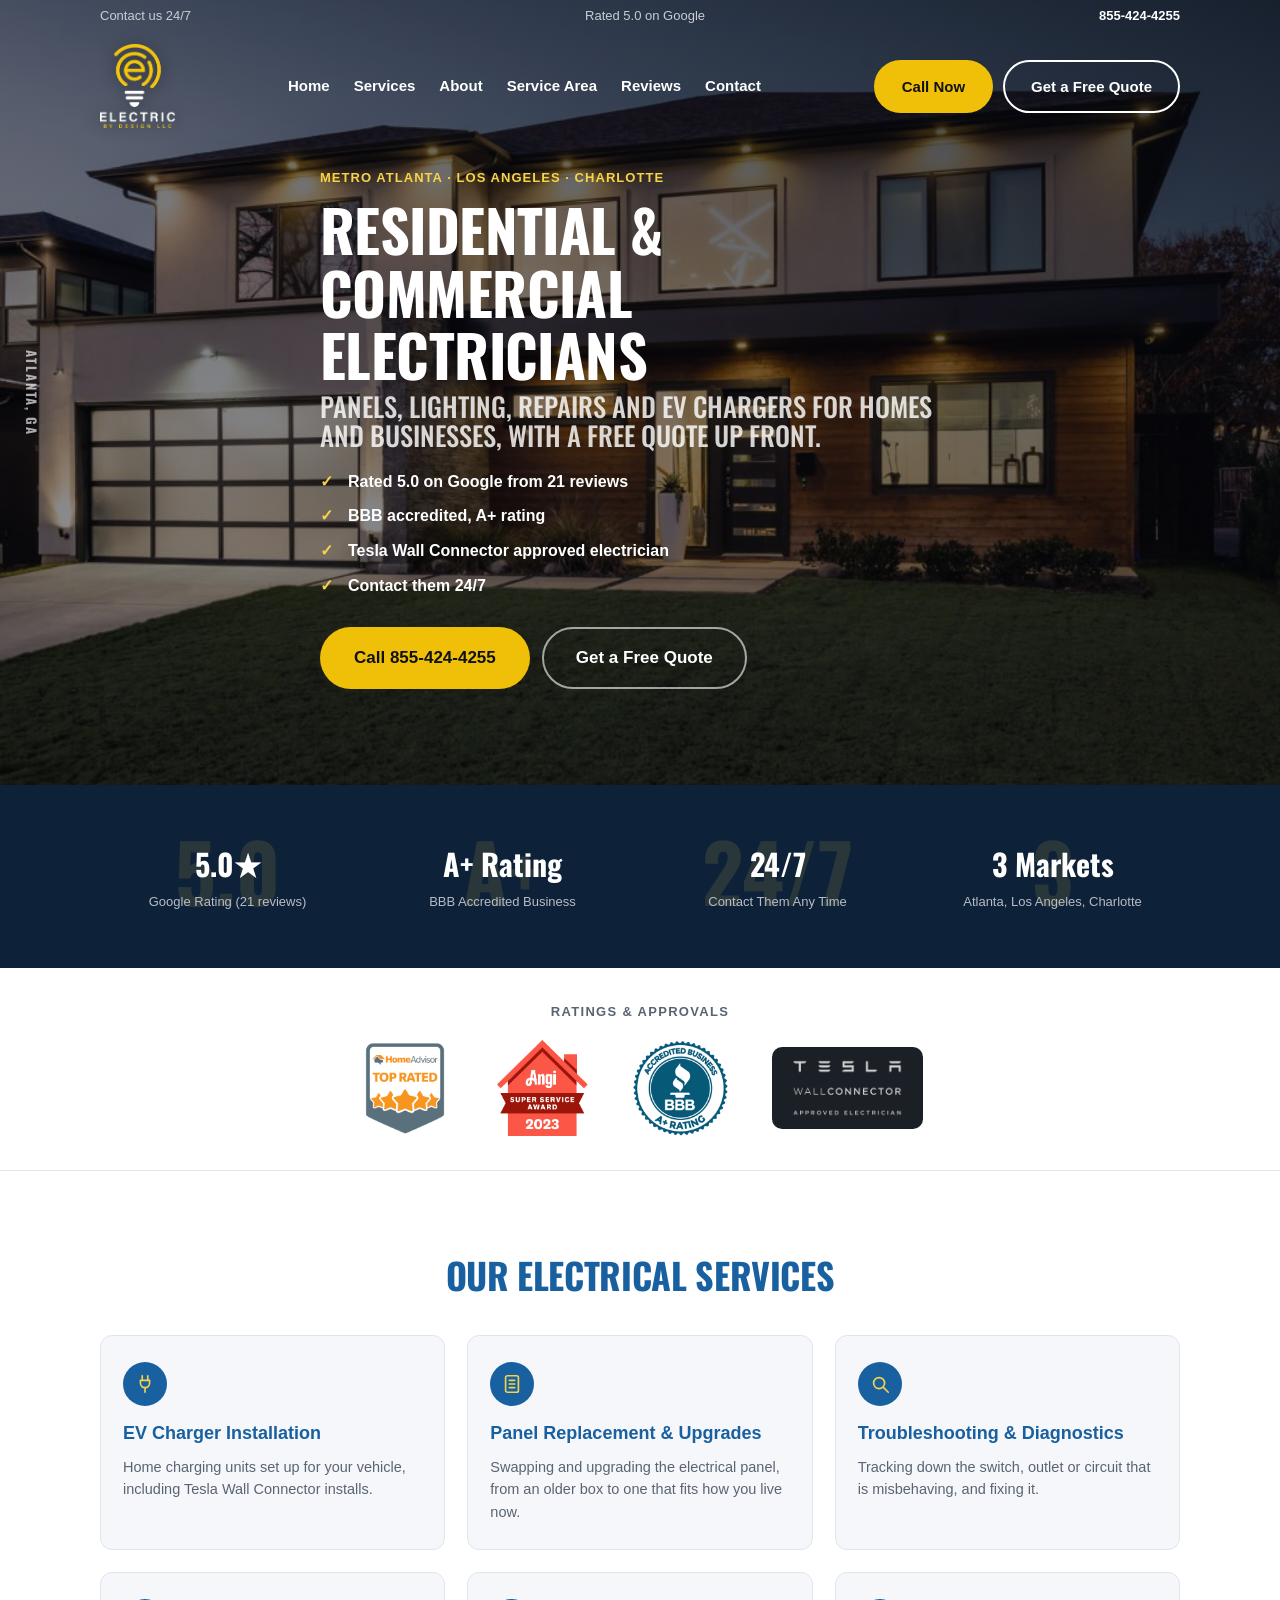
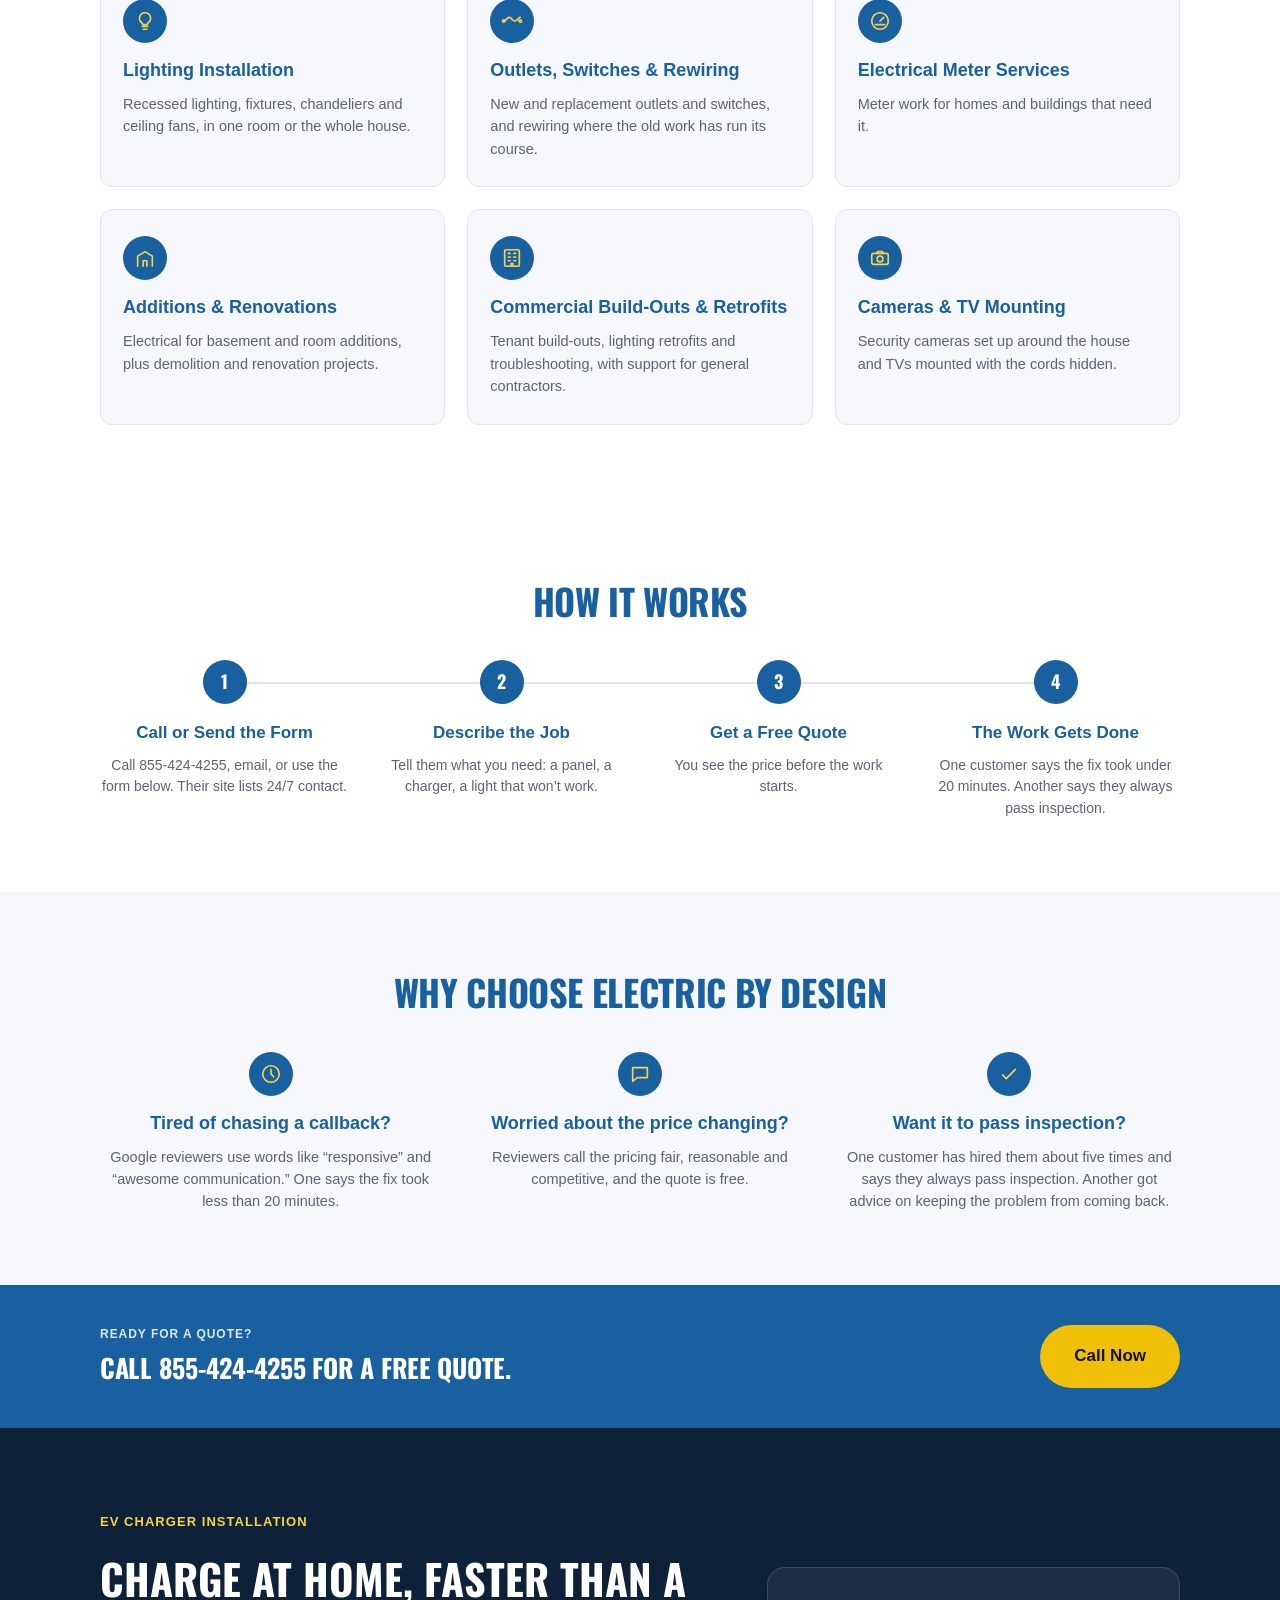
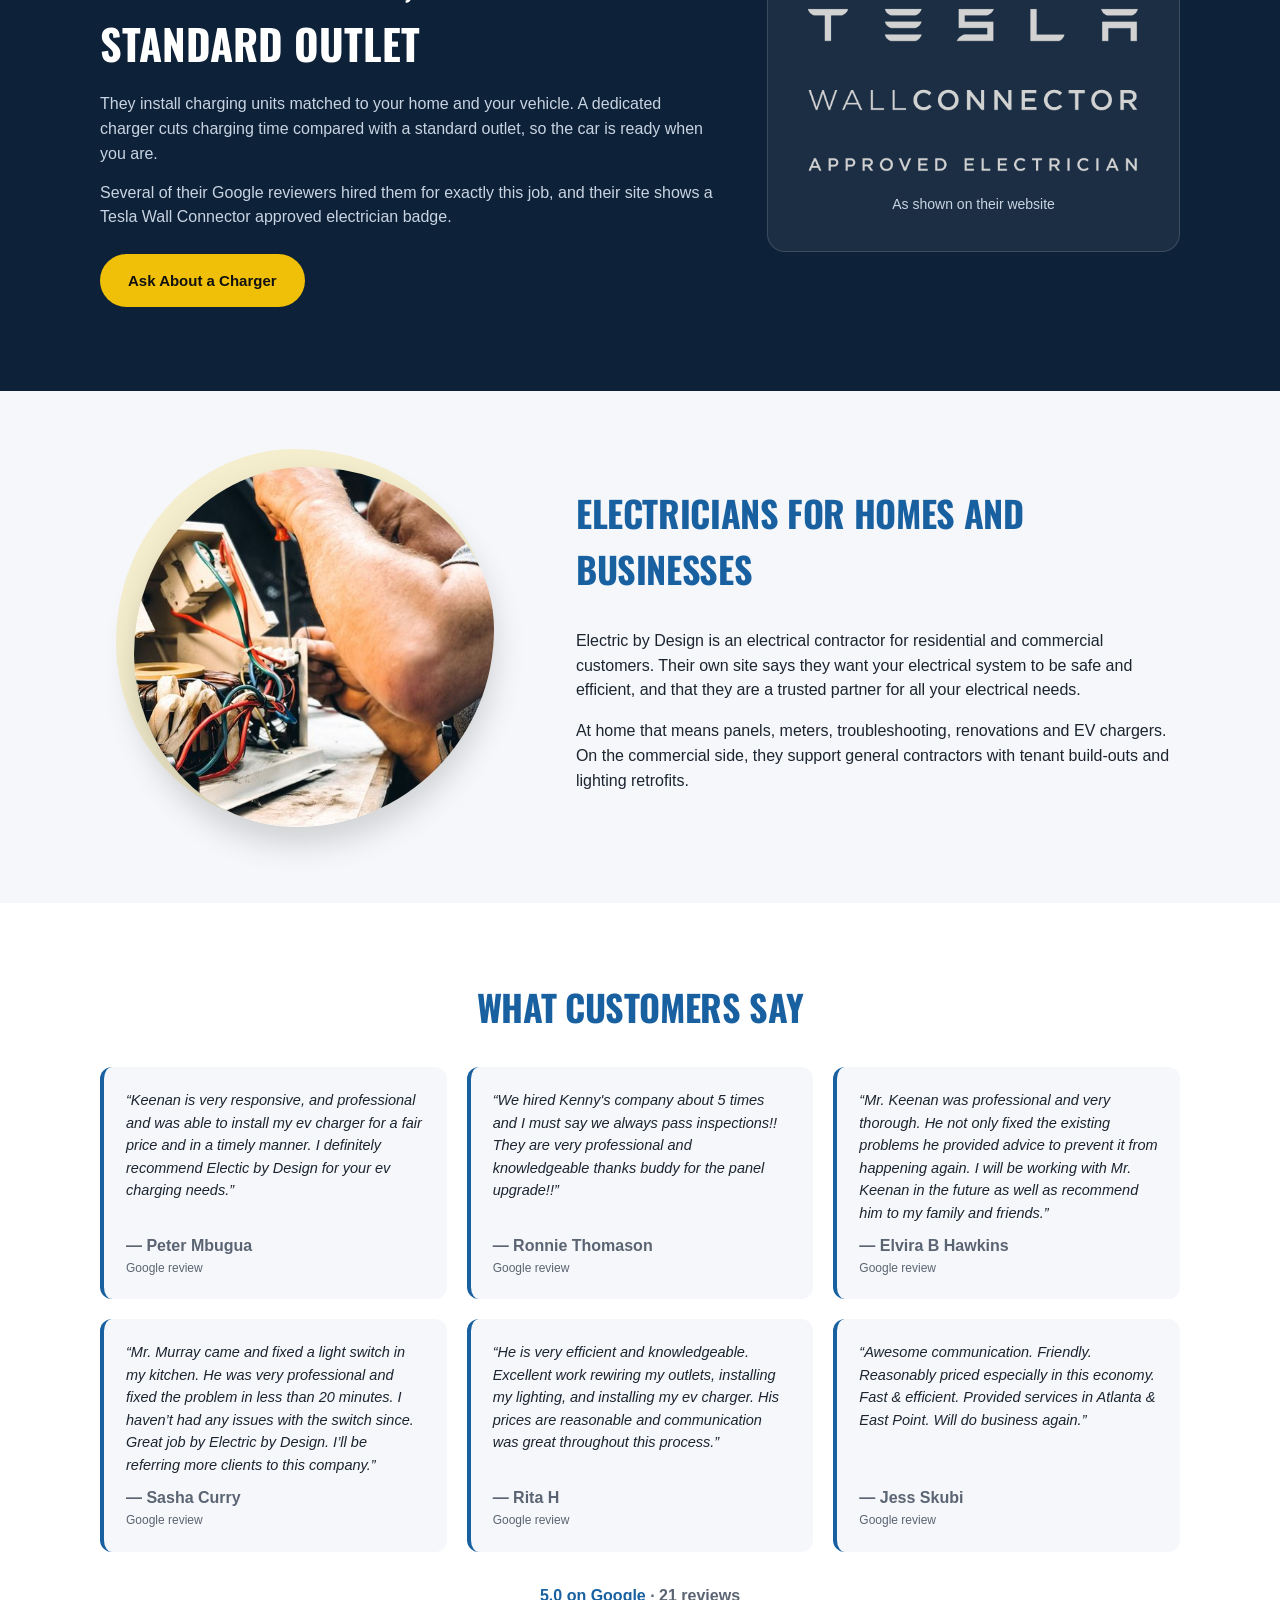
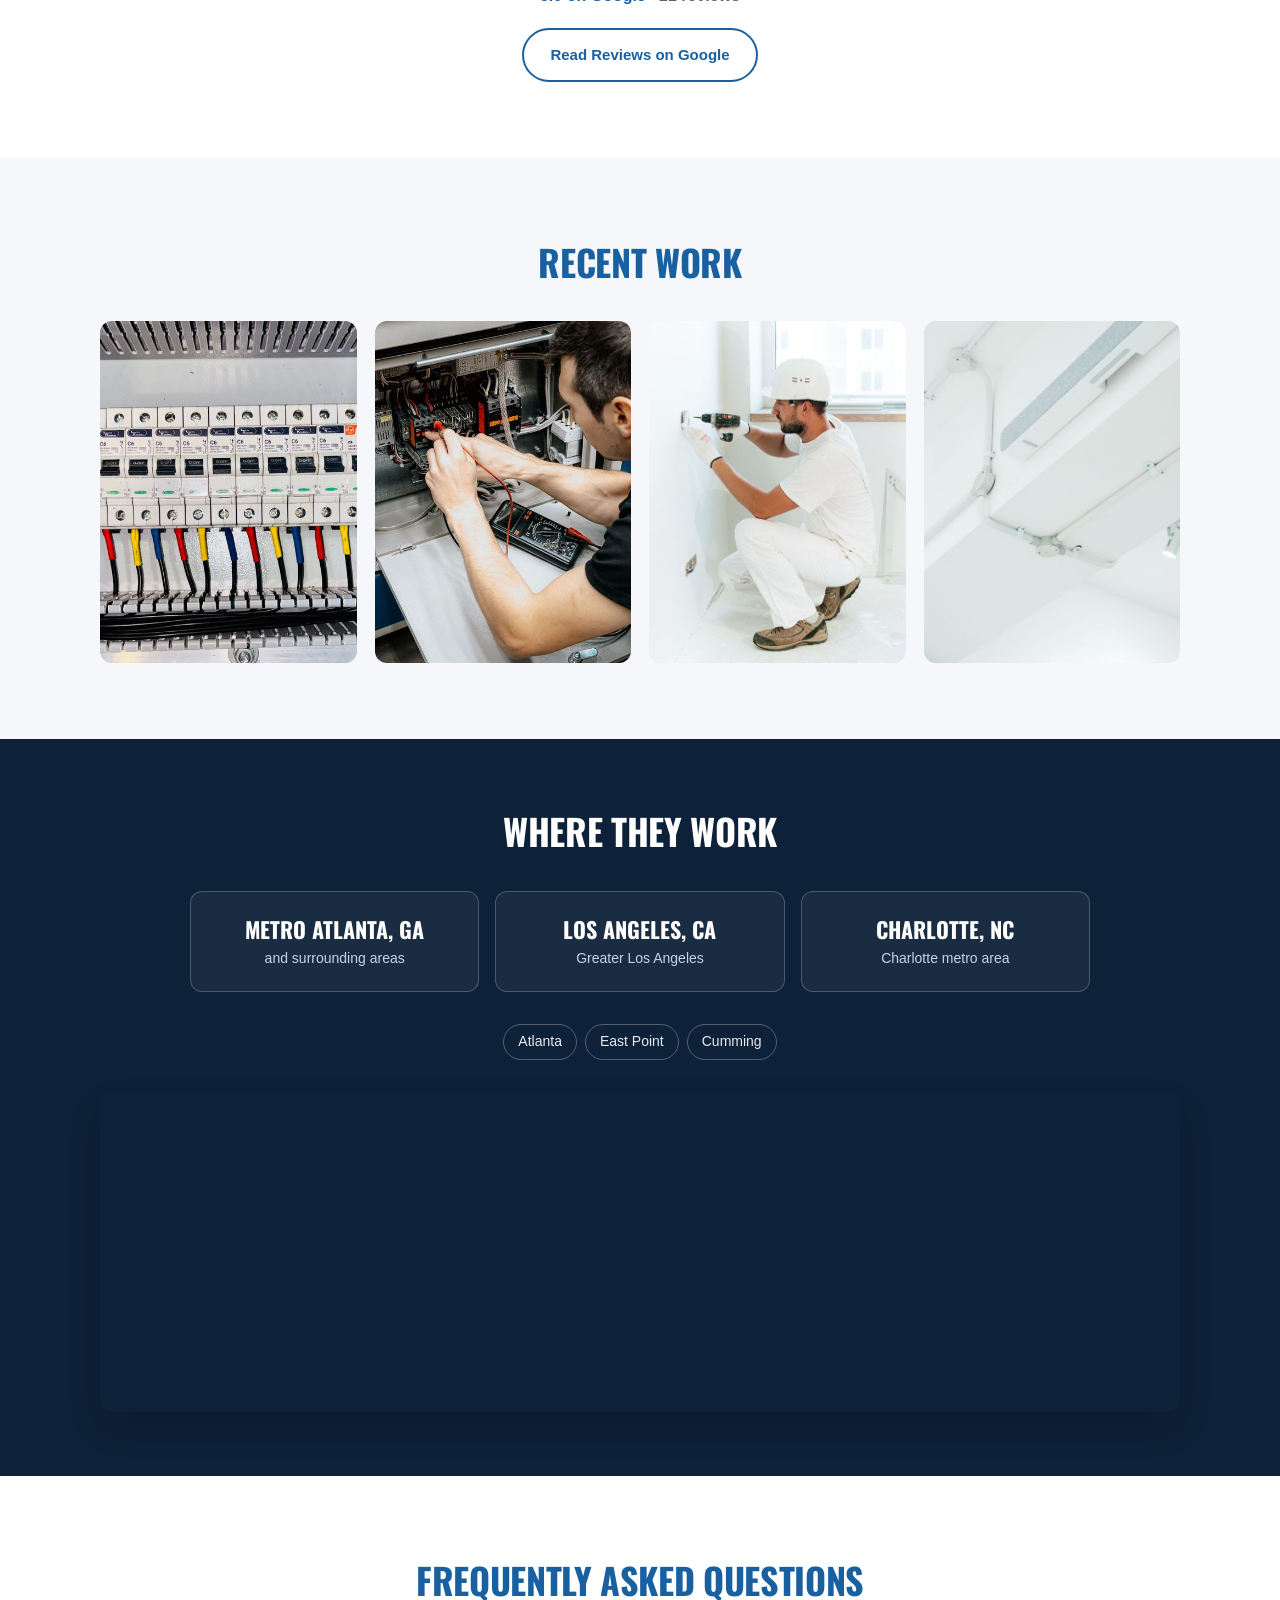
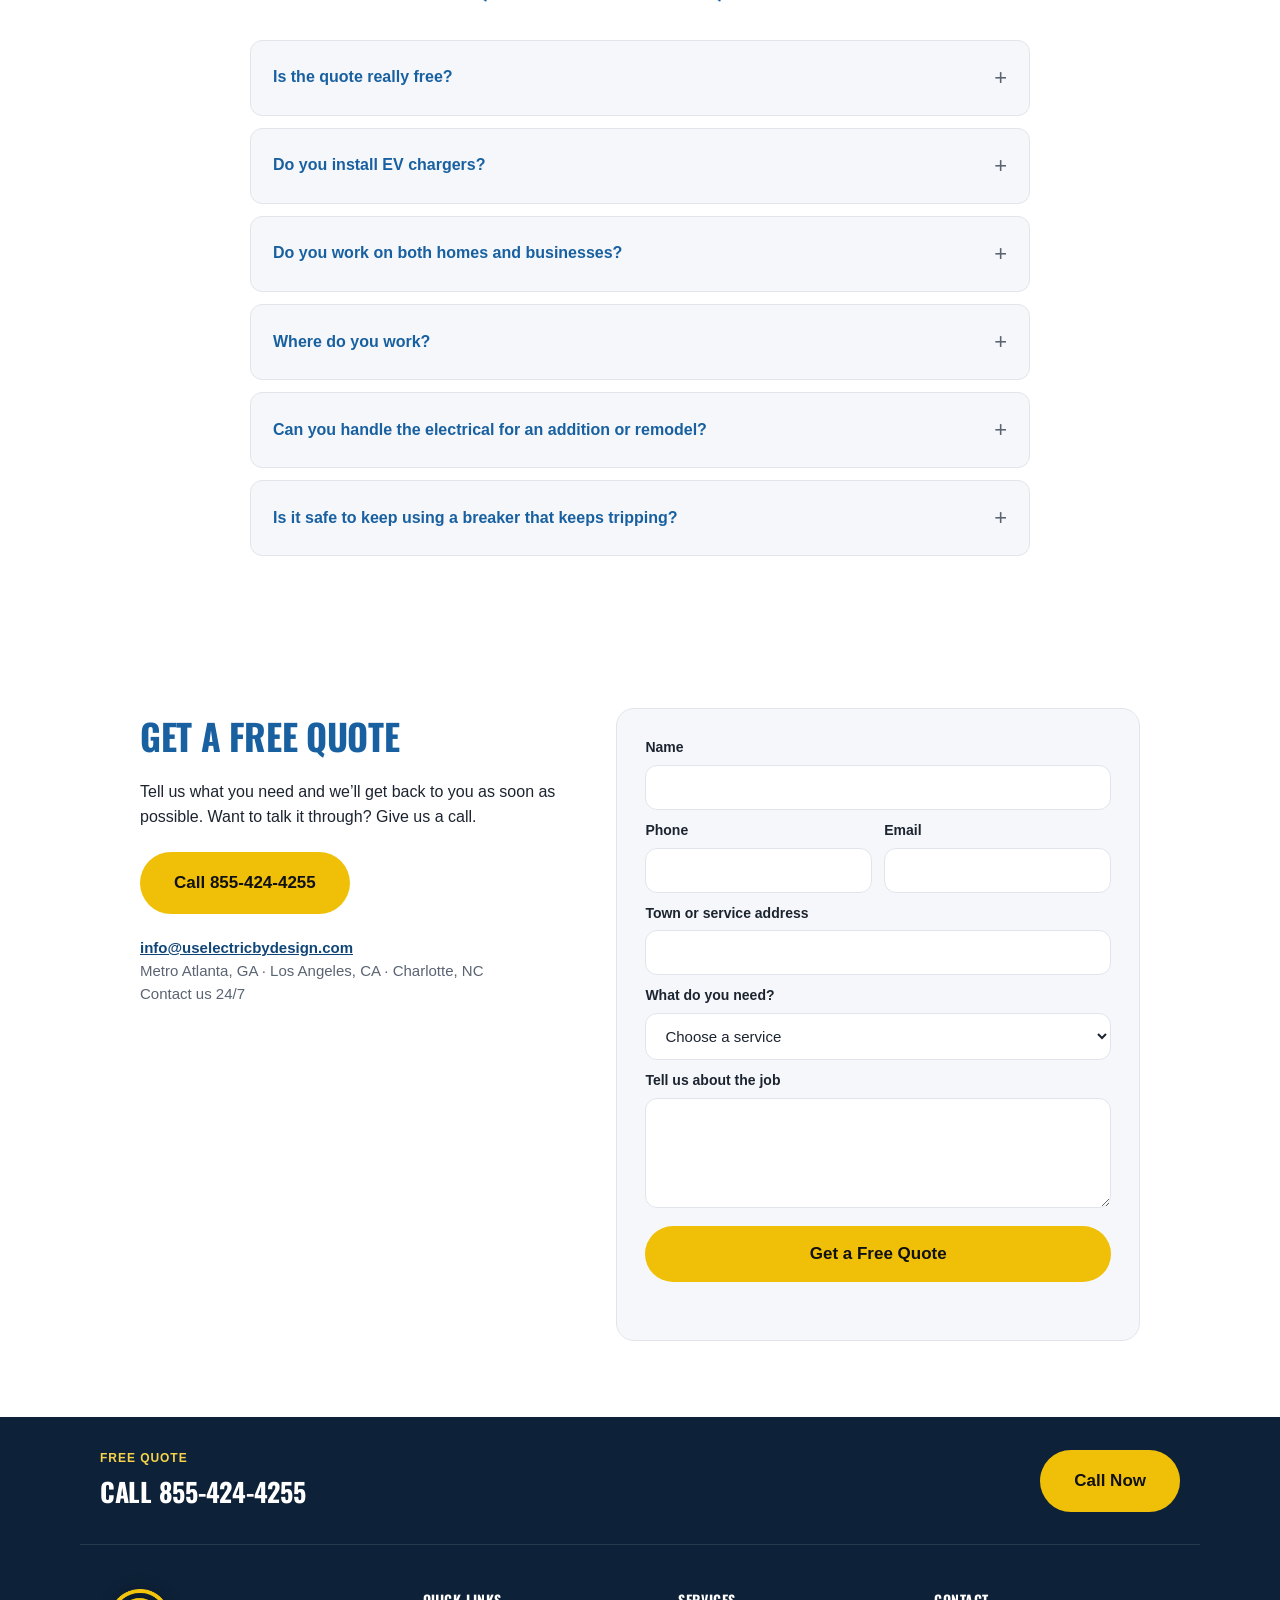
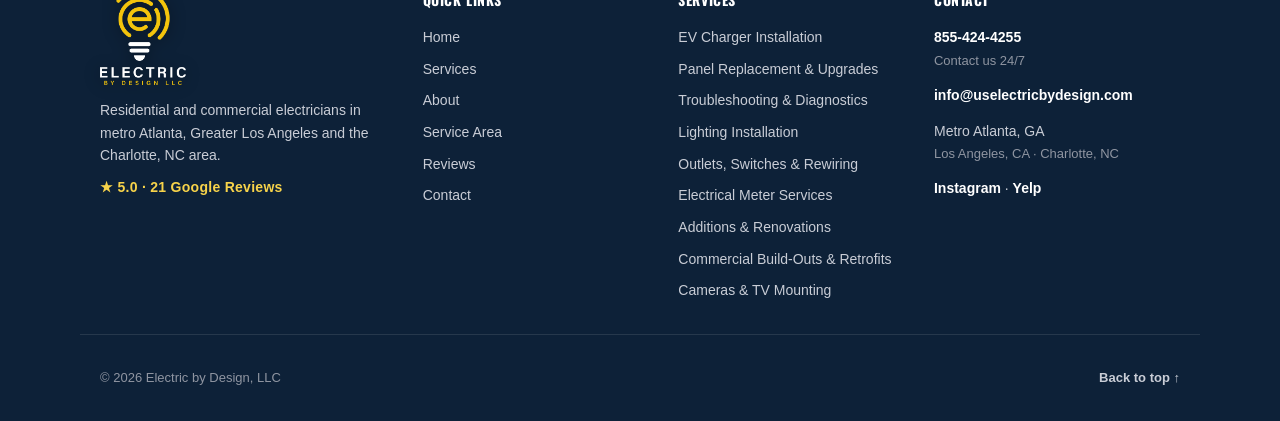
==== index.src.html @ d5a4cba1 "Add Electric by Design homepage Free homepage rebuild for Electric by Design, LLC (Atlanta, GA).  Co" ====
<!DOCTYPE html>
<html lang="en">
<head>
<meta charset="UTF-8">
<meta name="viewport" content="width=device-width, initial-scale=1.0">
<title>Atlanta Electrician | Electric by Design</title>
<meta name="description" content="Panel upgrades, lighting, repairs and EV chargers for Atlanta homes and businesses. Rated 5.0 on Google. Call 855-424-4255 for a free quote.">
<meta name="robots" content="index, follow">
<meta property="og:type" content="website">
<meta property="og:site_name" content="Electric by Design">
<meta property="og:title" content="Atlanta Electrician | Electric by Design">
<meta property="og:description" content="Residential and commercial electricians in metro Atlanta, Los Angeles and Charlotte. Rated 5.0 on Google. Call 855-424-4255.">
<meta property="og:locale" content="en_US">
<meta name="twitter:card" content="summary_large_image">
<meta name="twitter:title" content="Atlanta Electrician | Electric by Design">
<meta name="twitter:description" content="Residential and commercial electricians in metro Atlanta, Los Angeles and Charlotte. Rated 5.0 on Google.">
<!-- TODO before launch: add <link rel="canonical">, og:url, and og:image / twitter:image
     (needs a real domain and a hosted image; a data: URI won't work for social scrapers). -->
<script type="application/ld+json">
{
  "@context": "https://schema.org",
  "@type": "Electrician",
  "name": "Electric by Design, LLC",
  "telephone": "+1-855-424-4255",
  "email": "info@uselectricbydesign.com",
  "aggregateRating": { "@type": "AggregateRating", "ratingValue": "5.0", "reviewCount": "21", "bestRating": "5" },
  "review": [
    {"@type": "Review", "author": {"@type": "Person", "name": "Peter Mbugua"}, "reviewRating": {"@type": "Rating", "ratingValue": "5", "bestRating": "5"}, "reviewBody": "Keenan is very responsive, and professional and was able to install my ev charger for a fair price and in a timely manner. I definitely recommend Electic by Design for your ev charging needs."},
    {"@type": "Review", "author": {"@type": "Person", "name": "Ronnie Thomason"}, "reviewRating": {"@type": "Rating", "ratingValue": "5", "bestRating": "5"}, "reviewBody": "We hired Kenny's company about 5 times and I must say we always pass inspections!! They are very professional and knowledgeable thanks buddy for the panel upgrade!!"},
    {"@type": "Review", "author": {"@type": "Person", "name": "Elvira B Hawkins"}, "reviewRating": {"@type": "Rating", "ratingValue": "5", "bestRating": "5"}, "reviewBody": "Mr. Keenan was professional and very thorough. He not only fixed the existing problems he provided advice to prevent it from happening again. I will be working with Mr. Keenan in the future as well as recommend him to my family and friends."},
    {"@type": "Review", "author": {"@type": "Person", "name": "Sasha Curry"}, "reviewRating": {"@type": "Rating", "ratingValue": "5", "bestRating": "5"}, "reviewBody": "Mr. Murray came and fixed a light switch in my kitchen. He was very professional and fixed the problem in less than 20 minutes. I haven’t had any issues with the switch since. Great job by Electric by Design. I’ll be referring more clients to this company."},
    {"@type": "Review", "author": {"@type": "Person", "name": "Rita H"}, "reviewRating": {"@type": "Rating", "ratingValue": "5", "bestRating": "5"}, "reviewBody": "He is very efficient and knowledgeable. Excellent work rewiring my outlets, installing my lighting, and installing my ev charger. His prices are reasonable and communication was great throughout this process."},
    {"@type": "Review", "author": {"@type": "Person", "name": "Jess Skubi"}, "reviewRating": {"@type": "Rating", "ratingValue": "5", "bestRating": "5"}, "reviewBody": "Awesome communication. Friendly. Reasonably priced especially in this economy. Fast & efficient. Provided services in Atlanta & East Point. Will do business again."}
  ],
  "address": { "@type": "PostalAddress", "addressLocality": "Atlanta", "addressRegion": "GA", "addressCountry": "US" },
  "openingHoursSpecification": [{ "@type": "OpeningHoursSpecification", "dayOfWeek": ["Monday", "Tuesday", "Wednesday", "Thursday", "Friday", "Saturday", "Sunday"], "opens": "00:00", "closes": "23:59" }],
  "areaServed": [
    { "@type": "City", "name": "Atlanta, GA" },
    { "@type": "City", "name": "Los Angeles, CA" },
    { "@type": "City", "name": "Charlotte, NC" }
  ],
  "sameAs": ["https://www.instagram.com/electricbydesignllc/", "https://www.yelp.com/biz/electric-by-design-atlanta-2"]
}
</script>
<link rel="preconnect" href="https://fonts.googleapis.com">
<link rel="preconnect" href="https://fonts.gstatic.com" crossorigin>
<link rel="preload" as="style" href="https://fonts.googleapis.com/css2?family=Oswald:wght@500;700&display=swap">
<link rel="stylesheet" href="https://fonts.googleapis.com/css2?family=Oswald:wght@500;700&display=swap" media="print" onload="this.media='all'">
<noscript><link rel="stylesheet" href="https://fonts.googleapis.com/css2?family=Oswald:wght@500;700&display=swap"></noscript>
<link rel="stylesheet" href="styles.css">
</head>
<body>

<a class="skip-link" href="#main">Skip to main content</a>

<!-- ============ 1. HEADER ============ -->
<header class="site-header" id="site-header">
  <div class="topbar">
    <div class="wrap topbar-inner">
      <span class="topbar-item">Contact us 24/7</span>
      <span class="topbar-item">Rated 5.0 on Google</span>
      <a class="topbar-item topbar-phone" href="tel:+18554244255">855-424-4255</a>
    </div>
  </div>
  <div class="wrap main-nav">
    <a class="logo" href="#main" aria-label="Electric by Design, home">
      <span class="logo-badge"><img class="logo-dark" src="assets/logo.png" alt="" width="223" height="250"><img class="logo-light" src="assets/logo-light.png" alt="" width="223" height="250"></span>
    </a>
    <nav aria-label="Primary">
      <!-- Homepage-only teaser: nav items are inert until the full multipage build. -->
      <ul class="nav-links">
        <li><a href="#" onclick="return false;">Home</a></li>
        <li><a href="#" onclick="return false;">Services</a></li>
        <li><a href="#" onclick="return false;">About</a></li>
        <li><a href="#" onclick="return false;">Service Area</a></li>
        <li><a href="#" onclick="return false;">Reviews</a></li>
        <li><a href="#" onclick="return false;">Contact</a></li>
      </ul>
    </nav>
    <div class="nav-ctas">
      <a class="btn btn-primary" href="tel:+18554244255">Call Now</a>
      <a class="btn btn-outline" href="#contact">Get a Free Quote</a>
    </div>
    <button type="button" class="menu-toggle" id="menu-toggle" aria-expanded="false" aria-controls="mobile-menu" aria-label="Open menu">
      <span></span><span></span><span></span>
    </button>
    <div class="mobile-menu" id="mobile-menu">
      <ul class="mobile-menu-links">
        <li><a href="#" onclick="return false;">Home</a></li>
        <li><a href="#" onclick="return false;">Services</a></li>
        <li><a href="#" onclick="return false;">About</a></li>
        <li><a href="#" onclick="return false;">Service Area</a></li>
        <li><a href="#" onclick="return false;">Reviews</a></li>
        <li><a href="#" onclick="return false;">Contact</a></li>
      </ul>
      <div class="mobile-menu-ctas">
        <a class="btn btn-primary" href="tel:+18554244255">Call Now</a>
        <a class="btn btn-outline" href="#contact">Get a Free Quote</a>
      </div>
    </div>
  </div>
</header>

<main id="main">

  <!-- ============ 2. HERO ============
       PHOTO FROM THEIR OWN SITE (Wix media a85998_ade53d...): a modern house lit at dusk. It is a finished-work
       shot, but it looks like a stock image, so confirm it is theirs or swap in a real job photo. -->
  <section class="hero">
    <img class="hero-bg-photo" src="assets/hero-house.jpg" alt="Modern two-story home at dusk with warm recessed lights under the eaves and a lit entry" loading="eager" width="1024" height="683">
    <div class="hero-edge-label" aria-hidden="true">ATLANTA, GA</div>
    <div class="wrap hero-inner">
      <div class="hero-copy">
        <p class="eyebrow">Metro Atlanta &middot; Los Angeles &middot; Charlotte</p>
        <h1>Residential &amp; Commercial Electricians <span class="h1-sub">Panels, lighting, repairs and EV chargers for homes and businesses, with a free quote up front.</span></h1>
        <ul class="trust-bullets">
          <li>Rated 5.0 on Google from 21 reviews</li>
          <li>BBB accredited, A+ rating</li>
          <li>Tesla Wall Connector approved electrician</li>
          <li>Contact them 24/7</li>
        </ul>
        <div class="hero-ctas">
          <a class="btn btn-primary btn-lg" href="tel:+18554244255">Call 855-424-4255</a>
          <a class="btn btn-outline btn-lg" href="#contact">Get a Free Quote</a>
        </div>
      </div>
    </div>
  </section>

  <!-- ============ 3. TRUST STATS BAR ============
       5.0 / 21 read from their Google Business Profile (Sept 2026). "Contact us 24/7" and the three
       markets are on their own homepage. BBB A+ is the badge on their own homepage. -->
  <section class="stats-bar" aria-label="Trust indicators">
    <div class="wrap stats-grid">
      <div class="stat reveal" data-ghost="5.0">
        <span class="stat-value">5.0&#9733;</span>
        <span class="stat-label">Google Rating (21 reviews)</span>
      </div>
      <div class="stat reveal" data-ghost="A+">
        <span class="stat-value">A+ Rating</span>
        <span class="stat-label">BBB Accredited Business</span>
      </div>
      <div class="stat reveal" data-ghost="24/7">
        <span class="stat-value">24/7</span>
        <span class="stat-label">Contact Them Any Time</span>
      </div>
      <div class="stat reveal" data-ghost="3">
        <span class="stat-value">3 Markets</span>
        <span class="stat-label">Atlanta, Los Angeles, Charlotte</span>
      </div>
    </div>
  </section>

  <!-- Badges shown on their own homepage (Wix media files). Confirm each is current before sending;
       the Angi award is labeled 2023. -->
  <section class="badge-strip" aria-label="Ratings and approvals">
    <div class="wrap">
      <p class="badge-strip-label">Ratings &amp; approvals</p>
      <ul class="badge-row">
        <li><img src="assets/badge-homeadvisor.png" alt="HomeAdvisor Top Rated badge" loading="lazy" width="126" height="130"></li>
        <li><img src="assets/badge-angi.png" alt="Angi Super Service Award 2023 badge" loading="lazy" width="92" height="96"></li>
        <li><img src="assets/badge-bbb.png" alt="BBB Accredited Business, A+ rating seal" loading="lazy" width="96" height="96"></li>
        <li class="badge-wide badge-tesla"><img src="assets/badge-tesla.png" alt="Tesla Wall Connector Approved Electrician" loading="lazy" width="112" height="58"></li>
      </ul>
    </div>
  </section>

  <!-- ============ 4. SERVICES ============
       From the Residential, Commercial and EVs pages on their own site, plus work the Google reviews describe
       (lighting, outlets and rewiring, cameras and TV mounting). -->
  <section id="services" class="services">
    <div class="wrap">
      <h2 class="reveal">Our Electrical Services</h2>
      <div class="services-grid">
        <div class="service-card reveal">
          <span class="service-icon" aria-hidden="true"><svg viewBox="0 0 24 24" stroke-width="1.8"><path d="M9 3v5M15 3v5M7 8h10v3a5 5 0 0 1-10 0V8zM12 16v5" stroke-linecap="round" stroke-linejoin="round" fill="none"/></svg></span>
          <h3>EV Charger Installation</h3>
          <p>Home charging units set up for your vehicle, including Tesla Wall Connector installs.</p>
        </div>
        <div class="service-card reveal">
          <span class="service-icon" aria-hidden="true"><svg viewBox="0 0 24 24" stroke-width="1.8"><rect x="5" y="3" width="14" height="18" rx="2" fill="none"/><path d="M9 8h6M9 12h6M9 16h6" stroke-linecap="round"/></svg></span>
          <h3>Panel Replacement &amp; Upgrades</h3>
          <p>Swapping and upgrading the electrical panel, from an older box to one that fits how you live now.</p>
        </div>
        <div class="service-card reveal">
          <span class="service-icon" aria-hidden="true"><svg viewBox="0 0 24 24" stroke-width="1.8"><circle cx="11" cy="11" r="6" fill="none"/><path d="m16 16 5 5" stroke-linecap="round"/></svg></span>
          <h3>Troubleshooting &amp; Diagnostics</h3>
          <p>Tracking down the switch, outlet or circuit that is misbehaving, and fixing it.</p>
        </div>
        <div class="service-card reveal">
          <span class="service-icon" aria-hidden="true"><svg viewBox="0 0 24 24" stroke-width="1.8"><path d="M9 18h6M10 21h4M12 3a6 6 0 0 0-3.5 10.9c.6.5 1 1.2 1 2.1h5c0-.9.4-1.6 1-2.1A6 6 0 0 0 12 3z" stroke-linecap="round" stroke-linejoin="round" fill="none"/></svg></span>
          <h3>Lighting Installation</h3>
          <p>Recessed lighting, fixtures, chandeliers and ceiling fans, in one room or the whole house.</p>
        </div>
        <div class="service-card reveal">
          <span class="service-icon" aria-hidden="true"><svg viewBox="0 0 24 24" stroke-width="1.8"><path d="M3 12c3 0 3-4 6-4s3 4 6 4 3-4 6-4" stroke-linecap="round" stroke-linejoin="round" fill="none"/><circle cx="3" cy="12" r="1.4"/><circle cx="21" cy="12" r="1.4"/></svg></span>
          <h3>Outlets, Switches &amp; Rewiring</h3>
          <p>New and replacement outlets and switches, and rewiring where the old work has run its course.</p>
        </div>
        <div class="service-card reveal">
          <span class="service-icon" aria-hidden="true"><svg viewBox="0 0 24 24" stroke-width="1.8"><circle cx="12" cy="12" r="9" fill="none"/><path d="M12 12l4-4M7 16h10" stroke-linecap="round" stroke-linejoin="round"/></svg></span>
          <h3>Electrical Meter Services</h3>
          <p>Meter work for homes and buildings that need it.</p>
        </div>
        <div class="service-card reveal">
          <span class="service-icon" aria-hidden="true"><svg viewBox="0 0 24 24" stroke-width="1.8"><path d="M4 21V10l8-5 8 5v11" stroke-linecap="round" stroke-linejoin="round" fill="none"/><path d="M10 21v-6h4v6" stroke-linecap="round" stroke-linejoin="round" fill="none"/></svg></span>
          <h3>Additions &amp; Renovations</h3>
          <p>Electrical for basement and room additions, plus demolition and renovation projects.</p>
        </div>
        <div class="service-card reveal">
          <span class="service-icon" aria-hidden="true"><svg viewBox="0 0 24 24" stroke-width="1.8"><rect x="4" y="3" width="16" height="18" rx="1.5" fill="none"/><path d="M8 7h2M14 7h2M8 11h2M14 11h2M8 15h2M14 15h2M11 21v-3h2v3" stroke-linecap="round" stroke-linejoin="round"/></svg></span>
          <h3>Commercial Build-Outs &amp; Retrofits</h3>
          <p>Tenant build-outs, lighting retrofits and troubleshooting, with support for general contractors.</p>
        </div>
        <div class="service-card reveal">
          <span class="service-icon" aria-hidden="true"><svg viewBox="0 0 24 24" stroke-width="1.8"><rect x="3" y="7" width="18" height="12" rx="2" fill="none"/><circle cx="12" cy="13" r="3.2" fill="none"/><path d="M8 7l1.5-2h5L16 7" stroke-linecap="round" stroke-linejoin="round" fill="none"/></svg></span>
          <h3>Cameras &amp; TV Mounting</h3>
          <p>Security cameras set up around the house and TVs mounted with the cords hidden.</p>
        </div>
      </div>
    </div>
  </section>

  <!-- ============ 4b. HOW IT WORKS ============ -->
  <section class="process">
    <div class="wrap">
      <h2 class="reveal">How It Works</h2>
      <div class="process-grid">
        <div class="process-step reveal">
          <span class="process-num">1</span>
          <h3>Call or Send the Form</h3>
          <p>Call 855-424-4255, email, or use the form below. Their site lists 24/7 contact.</p>
        </div>
        <div class="process-step reveal">
          <span class="process-num">2</span>
          <h3>Describe the Job</h3>
          <p>Tell them what you need: a panel, a charger, a light that won&rsquo;t work.</p>
        </div>
        <div class="process-step reveal">
          <span class="process-num">3</span>
          <h3>Get a Free Quote</h3>
          <p>You see the price before the work starts.</p>
        </div>
        <div class="process-step reveal">
          <span class="process-num">4</span>
          <h3>The Work Gets Done</h3>
          <p>One customer says the fix took under 20 minutes. Another says they always pass inspection.</p>
        </div>
      </div>
    </div>
  </section>

  <!-- ============ 4c. WHY CHOOSE US ============
       Every point restates something in their own Google reviews (quoted in full below). -->
  <section class="why-us">
    <div class="wrap">
      <h2 class="reveal">Why Choose Electric by Design</h2>
      <div class="why-us-grid">
        <div class="why-us-item reveal">
          <span class="service-icon" aria-hidden="true"><svg viewBox="0 0 24 24" stroke-width="1.8"><circle cx="12" cy="12" r="9"/><path d="M12 7v5l3 3" stroke-linecap="round" stroke-linejoin="round"/></svg></span>
          <h3>Tired of chasing a callback?</h3>
          <p>Google reviewers use words like &ldquo;responsive&rdquo; and &ldquo;awesome communication.&rdquo; One says the fix took less than 20 minutes.</p>
        </div>
        <div class="why-us-item reveal">
          <span class="service-icon" aria-hidden="true"><svg viewBox="0 0 24 24" stroke-width="1.8"><path d="M4 5h16v11H9l-5 4V5z" stroke-linecap="round" stroke-linejoin="round" fill="none"/></svg></span>
          <h3>Worried about the price changing?</h3>
          <p>Reviewers call the pricing fair, reasonable and competitive, and the quote is free.</p>
        </div>
        <div class="why-us-item reveal">
          <span class="service-icon" aria-hidden="true"><svg viewBox="0 0 24 24" stroke-width="1.8"><path d="m5 13 4 4L19 7" stroke-linecap="round" stroke-linejoin="round"/></svg></span>
          <h3>Want it to pass inspection?</h3>
          <p>One customer has hired them about five times and says they always pass inspection. Another got advice on keeping the problem from coming back.</p>
        </div>
      </div>
    </div>
  </section>

  <!-- ============ 4d. MID-PAGE CTA BANNER ============ -->
  <section class="cta-banner">
    <div class="wrap cta-banner-inner">
      <div>
        <p class="cta-banner-eyebrow">Ready for a Quote?</p>
        <h3>Call 855-424-4255 for a free quote.</h3>
      </div>
      <a class="btn btn-primary btn-lg" href="tel:+18554244255">Call Now</a>
    </div>
  </section>

  <!-- ============ 4e. EV CHARGING ============
       Restates their EVs page and the Tesla Wall Connector badge on their homepage. -->
  <section class="ev">
    <div class="wrap ev-inner">
      <div class="reveal">
        <p class="eyebrow">EV Charger Installation</p>
        <h2>Charge at home, faster than a standard outlet</h2>
        <p>They install charging units matched to your home and your vehicle. A dedicated charger cuts charging time compared with a standard outlet, so the car is ready when you are.</p>
        <p>Several of their Google reviewers hired them for exactly this job, and their site shows a Tesla Wall Connector approved electrician badge.</p>
        <a class="btn btn-primary" href="#contact">Ask About a Charger</a>
      </div>
      <div class="ev-badge reveal">
        <img src="assets/badge-tesla.png" alt="Tesla Wall Connector Approved Electrician" loading="lazy" width="340" height="176">
        <span>As shown on their website</span>
      </div>
    </div>
  </section>

  <!-- ============ 5. ABOUT ============
       Copy restates the homepage and residential/commercial pages. No founding story or years in business
       is published, so none is claimed. STOCK PHOTO (Pexels, https://www.pexels.com/photo/32588553/):
       replace with a real team or truck photo. -->
  <section id="about" class="about">
    <div class="wrap about-inner">
      <div class="about-media">
        <img class="stock-photo" src="assets/about-electrician.jpg" alt="Electrician using a screwdriver on colored wiring inside an open electrical enclosure" loading="lazy" width="506" height="900">
      </div>
      <div class="about-copy reveal">
        <h2>Electricians for Homes and Businesses</h2>
        <p>Electric by Design is an electrical contractor for residential and commercial customers. Their own site says they want your electrical system to be safe and efficient, and that they are a trusted partner for all your electrical needs.</p>
        <p>At home that means panels, meters, troubleshooting, renovations and EV chargers. On the commercial side, they support general contractors with tenant build-outs and lighting retrofits.</p>
      </div>
    </div>
  </section>

  <!-- ============ 6. REVIEWS ============
       Verbatim text from their Google Business Profile (5.0, 21 reviews; copied Sept 2026). Do not edit.
       "Electic" in the first review is the customer's own typo. Dated one month to a year old. -->
  <section id="reviews" class="testimonials">
    <div class="wrap">
      <h2 class="reveal">What Customers Say</h2>
      <div class="testimonial-grid">
        <blockquote class="testimonial reveal">
          <p>“Keenan is very responsive, and professional and was able to install my ev charger for a fair price and in a timely manner. I definitely recommend Electic by Design for your ev charging needs.”</p>
          <cite>— Peter Mbugua<span>Google review</span></cite>
        </blockquote>
        <blockquote class="testimonial reveal">
          <p>“We hired Kenny's company about 5 times and I must say we always pass inspections!! They are very professional and knowledgeable thanks buddy for the panel upgrade!!”</p>
          <cite>— Ronnie Thomason<span>Google review</span></cite>
        </blockquote>
        <blockquote class="testimonial reveal">
          <p>“Mr. Keenan was professional and very thorough. He not only fixed the existing problems he provided advice to prevent it from happening again. I will be working with Mr. Keenan in the future as well as recommend him to my family and friends.”</p>
          <cite>— Elvira B Hawkins<span>Google review</span></cite>
        </blockquote>
        <blockquote class="testimonial reveal">
          <p>“Mr. Murray came and fixed a light switch in my kitchen. He was very professional and fixed the problem in less than 20 minutes. I haven’t had any issues with the switch since. Great job by Electric by Design. I’ll be referring more clients to this company.”</p>
          <cite>— Sasha Curry<span>Google review</span></cite>
        </blockquote>
        <blockquote class="testimonial reveal">
          <p>“He is very efficient and knowledgeable. Excellent work rewiring my outlets, installing my lighting, and installing my ev charger. His prices are reasonable and communication was great throughout this process.”</p>
          <cite>— Rita H<span>Google review</span></cite>
        </blockquote>
        <blockquote class="testimonial reveal">
          <p>“Awesome communication. Friendly. Reasonably priced especially in this economy. Fast &amp; efficient. Provided services in Atlanta &amp; East Point. Will do business again.”</p>
          <cite>— Jess Skubi<span>Google review</span></cite>
        </blockquote>
      </div>
      <p class="review-summary reveal"><strong>5.0 on Google</strong> &middot; 21 reviews</p>
      <div class="review-links">
        <a class="btn btn-outline" href="https://www.google.com/maps/place/Electric+by+Design+LLC/@33.7673845,-84.420207,15z/data=!4m6!3m5!1s0x6407b4a053219d59:0x6e4321ab5231ccd9!8m2!3d33.7673845!4d-84.420207!16s%2Fg%2F11wpxfbk36" target="_blank" rel="noopener">Read Reviews on Google</a>
      </div>
    </div>
  </section>

  <!-- ============ 6b. RECENT WORK ============
       ALL FOUR ARE STOCK (Pexels), not their jobs. Replace with real job photos first.
       1. Breaker panel:  https://www.pexels.com/photo/28950842/
       2. Testing panel:  https://www.pexels.com/photo/34054464/
       3. Outlet install: https://www.pexels.com/photo/4981802/
       4. Ceiling conduit: https://www.pexels.com/photo/14129563/ -->
  <section class="gallery">
    <div class="wrap">
      <h2 class="reveal">Recent Work</h2>
      <div class="gallery-grid">
        <button type="button" class="gallery-item reveal" data-lightbox-index="0" aria-label="View larger photo: circuit breaker panel">
          <img class="stock-photo gallery-photo" src="assets/gallery-panel.jpg" alt="Row of circuit breakers with red, yellow and blue wires inside a metal cabinet" loading="lazy" width="1000" height="623">
        </button>
        <button type="button" class="gallery-item reveal" data-lightbox-index="1" aria-label="View larger photo: testing a control panel">
          <img class="stock-photo gallery-photo" src="assets/gallery-repair.jpg" alt="Electrician testing wiring inside an open control panel with a multimeter" loading="lazy" width="450" height="800">
        </button>
        <button type="button" class="gallery-item reveal" data-lightbox-index="2" aria-label="View larger photo: outlet installation">
          <img class="stock-photo gallery-photo" src="assets/gallery-residential.jpg" alt="Worker in a white hard hat kneeling by a wall with a cordless drill at an outlet box" loading="lazy" width="533" height="800">
        </button>
        <button type="button" class="gallery-item reveal" data-lightbox-index="3" aria-label="View larger photo: ceiling conduit">
          <img class="stock-photo gallery-photo" src="assets/gallery-commercial.jpg" alt="White ceiling with exposed conduit and junction boxes running across it" loading="lazy" width="533" height="800">
        </button>
      </div>
    </div>
  </section>

  <div class="lightbox" id="lightbox" role="dialog" aria-modal="true" aria-label="Recent work photo viewer" hidden>
    <div class="lightbox-backdrop" data-lightbox-close></div>
    <div class="lightbox-content">
      <button type="button" class="lightbox-close" id="lightbox-close" aria-label="Close photo viewer">&times;</button>
      <button type="button" class="lightbox-nav lightbox-prev" id="lightbox-prev" aria-label="Previous photo">&#8249;</button>
      <img class="lightbox-img" id="lightbox-img" src="" alt="">
      <button type="button" class="lightbox-nav lightbox-next" id="lightbox-next" aria-label="Next photo">&#8250;</button>
      <p class="lightbox-caption"><span id="lightbox-caption-text"></span> — <span id="lightbox-counter"></span></p>
    </div>
  </div>

  <!-- ============ 7. SERVICE AREA ============
       Three markets are listed on their homepage. Atlanta-area towns come from the Google reviews
       (Atlanta, East Point, Cumming). No street address is published, so none is shown. -->
  <section id="service-area" class="service-area">
    <div class="wrap">
      <h2 class="reveal">Where They Work</h2>
      <ul class="market-grid reveal">
        <li><strong>Metro Atlanta, GA</strong><span>and surrounding areas</span></li>
        <li><strong>Los Angeles, CA</strong><span>Greater Los Angeles</span></li>
        <li><strong>Charlotte, NC</strong><span>Charlotte metro area</span></li>
      </ul>
      <ul class="area-chips reveal" aria-label="Atlanta-area towns named in customer reviews">
        <li>Atlanta</li><li>East Point</li><li>Cumming</li>
      </ul>
      <div class="map-embed">
        <iframe src="https://maps.google.com/maps?q=Atlanta%2C%20GA&amp;z=9&amp;output=embed" loading="lazy" title="Map of Atlanta, Georgia"></iframe>
      </div>
    </div>
  </section>

  <!-- ============ 7b. FAQ ============ -->
  <section class="faq">
    <div class="wrap">
      <h2 class="reveal">Frequently Asked Questions</h2>
      <div class="faq-list">
        <details class="faq-item reveal">
          <summary>Is the quote really free?</summary>
          <p>Their site says to get a free quote. Call 855-424-4255, email, or use the form below and tell them about the job.</p>
        </details>
        <details class="faq-item reveal">
          <summary>Do you install EV chargers?</summary>
          <p>Yes. EV charger installation has its own page on their site, and they show a Tesla Wall Connector approved electrician badge. Several Google reviewers hired them for exactly that.</p>
        </details>
        <details class="faq-item reveal">
          <summary>Do you work on both homes and businesses?</summary>
          <p>Yes. Residential work covers panels, meters, troubleshooting and renovations. Commercial work covers tenant build-outs, lighting retrofits and troubleshooting.</p>
        </details>
        <details class="faq-item reveal">
          <summary>Where do you work?</summary>
          <p>Metro Atlanta and surrounding areas, Greater Los Angeles, and the Charlotte, NC metro area.</p>
        </details>
        <details class="faq-item reveal">
          <summary>Can you handle the electrical for an addition or remodel?</summary>
          <p>Yes. Basement and room additions, plus demolition and renovation electrical work, are both on their residential list.</p>
        </details>
        <details class="faq-item reveal">
          <summary>Is it safe to keep using a breaker that keeps tripping?</summary>
          <p>Not for long. A breaker trips to protect the wiring from an overload or a fault. If it keeps happening, turn off what is on that circuit and have it checked.</p>
        </details>
      </div>
    </div>
  </section>

  <!-- ============ CONTACT ============ -->
  <section id="contact" class="contact">
    <div class="wrap contact-wrap">
      <div class="contact-info reveal">
        <h2>Get a Free Quote</h2>
        <p>Tell us what you need and we&rsquo;ll get back to you as soon as possible. Want to talk it through? Give us a call.</p>
        <div class="contact-actions">
          <a class="btn btn-primary btn-lg" href="tel:+18554244255">Call 855-424-4255</a>
        </div>
        <p class="contact-lines"><a href="mailto:info@uselectricbydesign.com">info@uselectricbydesign.com</a><br>Metro Atlanta, GA &middot; Los Angeles, CA &middot; Charlotte, NC<br>Contact us 24/7</p>
      </div>
      <!-- The form opens the visitor's email app with a pre-filled message to the business's own address. -->
      <form class="contact-form reveal" id="estimate-form" aria-label="Get a free quote" novalidate>
        <label for="f-name">Name</label>
        <input id="f-name" type="text" name="name" autocomplete="name" required>
        <div class="form-row">
          <div>
            <label for="f-phone">Phone</label>
            <input id="f-phone" type="tel" name="phone" autocomplete="tel" required>
          </div>
          <div>
            <label for="f-email">Email</label>
            <input id="f-email" type="email" name="email" autocomplete="email" required>
          </div>
        </div>
        <label for="f-address">Town or service address</label>
        <input id="f-address" type="text" name="address" autocomplete="street-address">
        <label for="f-service">What do you need?</label>
        <select id="f-service" name="service">
          <option value="">Choose a service</option>
          <option>EV charger installation</option>
          <option>Panel replacement or upgrade</option>
          <option>Troubleshooting or repair</option>
          <option>Lighting installation</option>
          <option>Outlets, switches or rewiring</option>
          <option>Meter services</option>
          <option>Addition or renovation</option>
          <option>Commercial build-out or retrofit</option>
          <option>Something else</option>
        </select>
        <label for="f-message">Tell us about the job</label>
        <textarea id="f-message" name="message"></textarea>
        <button type="submit" class="btn btn-primary btn-lg">Get a Free Quote</button>
        <p class="form-note" id="form-note" role="status" aria-live="polite"></p>
      </form>
    </div>
  </section>

</main>

<!-- ============ 9. FOOTER ============ -->
<footer class="site-footer">
  <div class="wrap footer-cta">
    <div>
      <p class="footer-cta-eyebrow">Free quote</p>
      <h3>Call 855-424-4255</h3>
    </div>
    <a class="btn btn-primary btn-lg" href="tel:+18554244255">Call Now</a>
  </div>

  <div class="wrap footer-grid">
    <div class="footer-col footer-brand">
      <div class="footer-logo">
        <span class="logo-badge"><img src="assets/logo-light.png" alt="Electric by Design LLC logo" loading="lazy" width="223" height="250"></span>
      </div>
      <p>Residential and commercial electricians in metro Atlanta, Greater Los Angeles and the Charlotte, NC area.</p>
      <p class="footer-rating">&#9733; 5.0 &middot; 21 Google Reviews</p>
    </div>

    <div class="footer-col">
      <h4>Quick Links</h4>
      <ul>
        <li><a href="#" onclick="return false;">Home</a></li>
        <li><a href="#" onclick="return false;">Services</a></li>
        <li><a href="#" onclick="return false;">About</a></li>
        <li><a href="#" onclick="return false;">Service Area</a></li>
        <li><a href="#" onclick="return false;">Reviews</a></li>
        <li><a href="#" onclick="return false;">Contact</a></li>
      </ul>
    </div>

    <div class="footer-col">
      <h4>Services</h4>
      <ul>
        <li><a href="#services">EV Charger Installation</a></li>
        <li><a href="#services">Panel Replacement &amp; Upgrades</a></li>
        <li><a href="#services">Troubleshooting &amp; Diagnostics</a></li>
        <li><a href="#services">Lighting Installation</a></li>
        <li><a href="#services">Outlets, Switches &amp; Rewiring</a></li>
        <li><a href="#services">Electrical Meter Services</a></li>
        <li><a href="#services">Additions &amp; Renovations</a></li>
        <li><a href="#services">Commercial Build-Outs &amp; Retrofits</a></li>
        <li><a href="#services">Cameras &amp; TV Mounting</a></li>
      </ul>
    </div>

    <div class="footer-col">
      <h4>Contact</h4>
      <p class="contact-line">
        <a href="tel:+18554244255">855-424-4255</a>
        <span class="muted">Contact us 24/7</span>
      </p>
      <p class="contact-line">
        <a href="mailto:info@uselectricbydesign.com">info@uselectricbydesign.com</a>
      </p>
      <p class="contact-line">
        Metro Atlanta, GA
        <span class="muted">Los Angeles, CA &middot; Charlotte, NC</span>
      </p>
      <p class="contact-line">
        <a href="https://www.instagram.com/electricbydesignllc/" target="_blank" rel="noopener">Instagram</a> &middot;
        <a href="https://www.yelp.com/biz/electric-by-design-atlanta-2" target="_blank" rel="noopener">Yelp</a>
      </p>
    </div>
  </div>

  <div class="wrap footer-bottom">
    <!-- ADD LICENSE NUMBER when supplied. -->
    <p>&copy; <span id="footer-year"></span> Electric by Design, LLC</p>
    <a class="back-to-top" href="#main">Back to top &uarr;</a>
  </div>
</footer>

<a class="sticky-cta" href="tel:+18554244255" aria-label="Call Electric by Design now">Call Now</a>

<script>
(function () {
  var yearEl = document.getElementById('footer-year');
  if (yearEl) { yearEl.textContent = new Date().getFullYear(); }

  var menuToggle = document.getElementById('menu-toggle');
  var mobileMenu = document.getElementById('mobile-menu');
  var setMenu = function (open) {
    mobileMenu.classList.toggle('is-open', open);
    menuToggle.setAttribute('aria-expanded', open ? 'true' : 'false');
    menuToggle.setAttribute('aria-label', open ? 'Close menu' : 'Open menu');
  };
  menuToggle.addEventListener('click', function () { setMenu(!mobileMenu.classList.contains('is-open')); });
  window.addEventListener('resize', function () { if (window.innerWidth > 860) { setMenu(false); } });

  // Transparent-over-photo header: absolute at rest, fixed + solid once scrolled.
  var header = document.getElementById('site-header');
  var applyScrolledState = function () { header.classList.toggle('is-scrolled', window.scrollY > 12); };
  var scrollTicking = false;
  window.addEventListener('scroll', function () {
    if (!scrollTicking) {
      window.requestAnimationFrame(function () { applyScrolledState(); scrollTicking = false; });
      scrollTicking = true;
    }
  }, { passive: true });
  applyScrolledState();

  var reduceMotion = window.matchMedia('(prefers-reduced-motion: reduce)').matches;
  var revealEls = document.querySelectorAll('.reveal');
  if (reduceMotion || !('IntersectionObserver' in window)) {
    revealEls.forEach(function (el) { el.classList.add('is-visible'); });
  } else {
    var io = new IntersectionObserver(function (entries) {
      entries.forEach(function (entry) {
        if (entry.isIntersecting) { entry.target.classList.add('is-visible'); io.unobserve(entry.target); }
      });
    }, { threshold: 0.15 });
    revealEls.forEach(function (el) { io.observe(el); });
  }

  // Quote form: opens the visitor's email app with a pre-filled message to the business.
  // TO_EMAIL is the address listed on Electric by Design's own site.
  var TO_EMAIL = 'info@uselectricbydesign.com';
  var form = document.getElementById('estimate-form');
  var note = document.getElementById('form-note');
  form.addEventListener('submit', function (e) {
    e.preventDefault();
    var f = form.elements;
    var missing = ['name', 'phone', 'email'].filter(function (k) { return !f[k].value.trim(); });
    if (missing.length || !f.email.checkValidity()) {
      note.textContent = 'Please add your name, phone number and a valid email so we can reach you.';
      (missing.length ? f[missing[0]] : f.email).focus();
      return;
    }
    var lines = [
      'Name: ' + f.name.value.trim(),
      'Phone: ' + f.phone.value.trim(),
      'Email: ' + f.email.value.trim(),
      'Town or address: ' + f.address.value.trim(),
      'Service: ' + f.service.value,
      '',
      f.message.value.trim()
    ];
    var url = 'mailto:' + TO_EMAIL + '?subject=' + encodeURIComponent('Quote Request from ' + f.name.value.trim()) +
      '&body=' + encodeURIComponent(lines.join(String.fromCharCode(10)));
    note.textContent = 'Opening your email app. If nothing opens, call 855-424-4255.';
    window.location.href = url;
  });
  // Recent Work gallery lightbox: enlarge, prev/next, keyboard nav, focus trap, returns focus on close.
  var galleryButtons = Array.prototype.slice.call(document.querySelectorAll('[data-lightbox-index]'));
  if (galleryButtons.length) {
    var lightbox = document.getElementById('lightbox');
    var lbImg = document.getElementById('lightbox-img');
    var lbCaption = document.getElementById('lightbox-caption-text');
    var lbCounter = document.getElementById('lightbox-counter');
    var lbClose = document.getElementById('lightbox-close');
    var lbPrev = document.getElementById('lightbox-prev');
    var lbNext = document.getElementById('lightbox-next');
    var photos = galleryButtons.map(function (btn) {
      var img = btn.querySelector('img');
      return { src: img.src, alt: img.alt };
    });
    var currentIndex = 0;
    var openerEl = null;

    var render = function () {
      var photo = photos[currentIndex];
      lbImg.src = photo.src;
      lbImg.alt = photo.alt;
      lbCaption.textContent = photo.alt;
      lbCounter.textContent = (currentIndex + 1) + ' / ' + photos.length;
      lbPrev.hidden = lbNext.hidden = photos.length < 2;
    };
    var openLightbox = function (index, opener) {
      currentIndex = index; openerEl = opener; render();
      lightbox.hidden = false; lbClose.focus();
      document.addEventListener('keydown', onKeydown);
    };
    var closeLightbox = function () {
      lightbox.hidden = true;
      document.removeEventListener('keydown', onKeydown);
      if (openerEl) { openerEl.focus(); }
    };
    var showPrev = function () { currentIndex = (currentIndex - 1 + photos.length) % photos.length; render(); };
    var showNext = function () { currentIndex = (currentIndex + 1) % photos.length; render(); };
    var onKeydown = function (e) {
      if (e.key === 'Escape') { closeLightbox(); return; }
      if (e.key === 'ArrowLeft') { showPrev(); return; }
      if (e.key === 'ArrowRight') { showNext(); return; }
      if (e.key === 'Tab') {
        var focusable = [lbClose, lbPrev, lbNext].filter(function (el) { return !el.hidden; });
        var idx = focusable.indexOf(document.activeElement);
        if (e.shiftKey && idx <= 0) { e.preventDefault(); focusable[focusable.length - 1].focus(); }
        else if (!e.shiftKey && idx === focusable.length - 1) { e.preventDefault(); focusable[0].focus(); }
      }
    };
    galleryButtons.forEach(function (btn, i) { btn.addEventListener('click', function () { openLightbox(i, btn); }); });
    lbClose.addEventListener('click', closeLightbox);
    lbPrev.addEventListener('click', showPrev);
    lbNext.addEventListener('click', showNext);
    document.querySelectorAll('[data-lightbox-close]').forEach(function (el) { el.addEventListener('click', closeLightbox); });
  }
})();
</script>

</body>
</html>
---- styles.css ----
/* ============ Design tokens ============
   Swap these per-business. Pull the primary/accent from the business's real
   logo/brand if they have one — sample the actual pixel colors (PIL/Pillow)
   rather than eyeballing a hex value, it's consistently more accurate.
   Otherwise this navy/amber pairing reads as "trades/trust" without looking
   like a template. Keep it to ONE dominant accent color doing all the
   CTA/heading work; a second brand color (if any) should stay a sparing
   accent (underlines, stat ghost numerals) rather than a second competing
   button color. Dark sections use a near-black ink rather than a second
   brand color — see "Modern visual design patterns" in references/patterns.md. */
:root {
  --color-primary: #1860a0;      /* logo blue, sampled from the logo pixels (24,96,160) */
  --color-primary-dark: #0f4577;
  --color-ink: #0d2138;          /* deep navy derived from the logo blue, for full-bleed bands */
  --color-accent: #f0c008;       /* logo yellow, sampled from the logo pixels (240,192,8) */
  --color-accent-dark: #c79f00;
  --color-accent-text: #f7d34a;  /* lighter yellow for small text/icons on dark bands */
  --color-text: #1c2430;
  --color-text-muted: #5b6472;
  --color-bg: #ffffff;
  --color-bg-alt: #f5f7fa;
  --color-border: #e1e5eb;
  --font-body: -apple-system, BlinkMacSystemFont, "Segoe UI", Roboto, Helvetica, Arial, sans-serif;
  --font-heading: "Oswald", var(--font-body);
  --radius: 12px;
  --radius-pill: 999px;
  --shadow: 0 2px 10px rgba(0,0,0,.08);
  --shadow-lift: 0 16px 32px rgba(0,0,0,.16);
}

* { box-sizing: border-box; }
html { scroll-behavior: smooth; }
body {
  margin: 0;
  font-family: var(--font-body);
  color: var(--color-text);
  background: var(--color-bg);
  line-height: 1.55;
}
img { max-width: 100%; display: block; }
a { color: inherit; }
.wrap { max-width: 1120px; margin: 0 auto; padding: 0 20px; }

.skip-link {
  position: absolute; left: -999px; top: 0; background: #fff; color: #000;
  padding: 10px 16px; z-index: 100;
}
.skip-link:focus { left: 10px; top: 10px; }

/* Scroll-reveal: opacity + slight rise, disabled outright for reduced-motion.
   Motion is decoration only — never applied to phone numbers or CTAs. */
.reveal { opacity: 0; transform: translateY(16px); transition: opacity .5s ease, transform .5s ease; }
.reveal.is-visible { opacity: 1; transform: translateY(0); }
@media (prefers-reduced-motion: reduce) {
  .reveal { opacity: 1; transform: none; transition: none; }
}

/* ============ Buttons ============ */
.btn {
  display: inline-block;
  padding: 13px 26px;
  border-radius: var(--radius-pill);
  font-weight: 600;
  text-decoration: none;
  border: 2px solid transparent;
  cursor: pointer;
  font-size: 15px;
  transition: background .15s ease, color .15s ease, border-color .15s ease, transform .15s ease;
}
.btn-primary { background: var(--color-primary); color: #fff; }
.btn-primary:hover { background: var(--color-primary-dark); }
.btn-outline { background: transparent; border-color: currentColor; }
.btn-outline:hover { background: rgba(0,0,0,.05); }
.btn-lg { padding: 16px 32px; font-size: 17px; }

/* ============ Header (transparent over the full-bleed hero photo, solid once scrolled) ============
   position: absolute at rest — NOT sticky — so the hero photo starts at true y=0 behind it;
   .is-scrolled (toggled in the footer script as soon as scrollY > 12) switches it to fixed with
   a solid background, which is normal sticky-header behavior for the rest of the page. */
.site-header { position: absolute; top: 0; left: 0; right: 0; z-index: 50; }
.site-header.is-scrolled { position: fixed; }

/* Once the header is fixed (scrolled), a bare anchor jump (skip-link, back-to-top, the footer's
   real #services link) lands the target flush with the viewport's true top — right where the
   fixed header now sits, burying the section's own heading under it. scroll-margin-top offsets
   the landing spot by the scrolled header's real height (measured: ~98px desktop, ~53px under
   the 640px breakpoint where the topbar is already hidden) plus a little breathing room. */
#main, #services, #about, #reviews, #service-area, #contact { scroll-margin-top: 112px; }
@media (max-width: 640px) {
  #main, #services, #about, #reviews, #service-area, #contact { scroll-margin-top: 66px; }
}

.topbar {
  background: transparent;
  color: #c9cdd6;
  font-size: 13px;
  transition: background .3s ease;
}
.site-header.is-scrolled .topbar { background: var(--color-ink); }
.topbar-inner {
  display: flex; flex-wrap: wrap; gap: 8px 20px;
  justify-content: space-between; align-items: center;
  padding: 6px 20px;
}
.topbar-phone { color: #fff; font-weight: 700; text-decoration: none; }
/* The topbar is sticky-header chrome that eats a disproportionate chunk of a
   phone viewport on every scroll position. The phone number is already a
   persistent nav button and a persistent bottom bar on mobile, so the topbar
   (hours + address) is redundant below this width — drop it to give content
   the room back. */
@media (max-width: 640px) {
  .topbar { display: none; }
}

.main-nav {
  display: flex; align-items: center; justify-content: space-between;
  gap: 16px; padding: 12px 20px;
  background: transparent;
  border-bottom: 1px solid transparent;
  transition: padding .2s ease, box-shadow .2s ease, background .3s ease, border-color .3s ease, backdrop-filter .3s ease;
}
.site-header.is-scrolled .main-nav {
  padding: 6px 20px; box-shadow: var(--shadow);
  background: rgba(255,255,255,.9);
  backdrop-filter: saturate(180%) blur(8px);
  border-bottom-color: var(--color-border);
}
.logo { display: flex; align-items: center; gap: 10px; text-decoration: none; }
.logo-badge {
  width: 60px; height: 60px; border-radius: 50%; overflow: hidden;
  position: relative; flex-shrink: 0; background: #fff;
  box-shadow: inset 0 0 0 1px var(--color-border);
  transition: width .2s ease, height .2s ease;
}
.site-header.is-scrolled .logo-badge { width: 46px; height: 46px; }
.logo-badge img { width: 100%; height: 100%; object-fit: cover; }
.logo-text {
  font-family: var(--font-heading); font-size: 22px; font-weight: 700;
  color: var(--color-primary); letter-spacing: -0.01em; text-transform: uppercase;
}
.nav-links { list-style: none; display: flex; gap: 24px; margin: 0; padding: 0; }
.nav-links a { text-decoration: none; font-weight: 600; font-size: 15px; color: #fff; transition: color .3s ease; }
.site-header.is-scrolled .nav-links a { color: var(--color-text); }
.nav-links a:hover { color: var(--color-accent-text); }
.site-header.is-scrolled .nav-links a:hover { color: var(--color-primary); }
.nav-ctas { display: flex; gap: 10px; }
.nav-ctas .btn-outline { border-color: #fff; color: #fff; transition: color .3s ease, border-color .3s ease; }
.site-header.is-scrolled .nav-ctas .btn-outline { border-color: var(--color-primary); color: var(--color-primary); }

/* Hamburger toggle — hidden on desktop, shown under the mobile breakpoint */
.menu-toggle {
  display: none; flex-direction: column; justify-content: center; align-items: center;
  gap: 5px; width: 40px; height: 40px; padding: 8px; margin: 0;
  background: transparent; border: none; cursor: pointer; flex-shrink: 0;
}
.menu-toggle span {
  display: block; width: 100%; height: 2px; background: #fff;
  border-radius: 2px; transition: transform .2s ease, opacity .2s ease, background .3s ease;
}
.site-header.is-scrolled .menu-toggle span { background: var(--color-primary); }
.menu-toggle[aria-expanded="true"] span:nth-child(1) { transform: translateY(7px) rotate(45deg); }
.menu-toggle[aria-expanded="true"] span:nth-child(2) { opacity: 0; }
.menu-toggle[aria-expanded="true"] span:nth-child(3) { transform: translateY(-7px) rotate(-45deg); }

/* Mobile dropdown menu — holds the nav links AND the Call/Estimate buttons on
   mobile, since there's no room for them in the header bar itself. Anchored
   under the header as a floating panel so it overlays the page instead of
   pushing content down. */
.mobile-menu {
  display: none;
  position: absolute; top: 100%; left: 0; right: 0;
  background: #fff; border-bottom: 1px solid var(--color-border);
  box-shadow: var(--shadow-lift);
  padding: 8px 20px 24px;
}
.mobile-menu.is-open { display: block; }
.mobile-menu-links { list-style: none; margin: 0; padding: 0; display: grid; }
.mobile-menu-links a {
  display: block; padding: 14px 2px; font-weight: 600; font-size: 16px;
  text-decoration: none; color: var(--color-text); border-bottom: 1px solid var(--color-border);
}
.mobile-menu-ctas { display: grid; gap: 10px; margin-top: 16px; }
.mobile-menu-ctas .btn { text-align: center; width: 100%; }
.mobile-menu-ctas .btn-outline { border-color: var(--color-primary); color: var(--color-primary); }

@media (max-width: 860px) {
  .nav-links { display: none; }  /* desktop inline nav — replaced by the mobile menu below */
  .nav-ctas { display: none; }   /* header buttons — moved into the mobile menu, not the header bar */
  .menu-toggle { display: flex; }
  .main-nav { position: relative; flex-wrap: nowrap; }
}
@media (min-width: 861px) {
  .mobile-menu { display: none !important; }
}

/* ============ Hero (premium/editorial tier — full-bleed photo, not boxed) ============
   Photo fills the section edge-to-edge with a dark gradient overlay for legibility; copy sits
   on top in a single column. Pairs with the transparent-over-photo header below: the header is
   taken out of flow (position: absolute) so the hero starts at true y=0 behind it, then swaps
   to position: fixed with a solid background once .is-scrolled is set (see site-header rules) —
   position: sticky does NOT work for this, it still reserves its own flow space. */
.hero {
  position: relative; min-height: 86vh; display: flex; align-items: center;
  overflow: hidden; background: var(--color-ink); color: #fff;
}
.hero-bg-photo {
  position: absolute; inset: 0; width: 100%; height: 100%; object-fit: cover; z-index: 0;
}
.hero::before {
  content: ""; position: absolute; inset: 0; z-index: 1; pointer-events: none;
  background: linear-gradient(200deg, rgba(6,8,14,.82) 0%, rgba(6,8,14,.55) 45%, rgba(6,8,14,.4) 100%);
}
.hero-inner {
  position: relative; z-index: 2;
  /* Longhand only — a shorthand `padding: Xpx 0 Ypx` here would silently wipe the horizontal
     padding .wrap already supplies (documented pitfall; verified with getComputedStyle below). */
  padding-top: 168px; padding-bottom: 96px;
}
.hero-copy { max-width: 640px; }
.eyebrow {
  text-transform: uppercase; letter-spacing: .08em; font-size: 13px;
  font-weight: 700; color: var(--color-accent-text); margin: 0 0 10px;
}
.hero h1 {
  font-family: var(--font-heading); font-size: clamp(34px, 5.2vw, 58px);
  line-height: 1.08; margin: 0 0 20px; color: #fff;
  text-transform: uppercase; letter-spacing: -0.01em;
}
.hero h1 .h1-sub {
  display: block; font-size: 0.46em; letter-spacing: 0;
  color: rgba(255,255,255,.82); font-weight: 500; margin-top: 6px;
}
.trust-bullets { list-style: none; margin: 0 0 28px; padding: 0; display: grid; gap: 10px; }
.trust-bullets li { font-weight: 600; padding-left: 28px; position: relative; }
.trust-bullets li::before {
  content: "✓"; position: absolute; left: 0; color: var(--color-accent-text); font-weight: 800;
}
.hero-ctas { display: flex; gap: 12px; flex-wrap: wrap; }

/* Rotated vertical edge label — a near-zero-cost editorial detail (see "Premium/editorial
   design tier" in references/patterns.md). Hidden on narrow phones where there's no room. */
.hero-edge-label {
  position: absolute; left: 22px; top: 50%; transform: translateY(-50%);
  writing-mode: vertical-rl; text-orientation: mixed;
  color: rgba(255,255,255,.65); font-family: var(--font-heading); font-weight: 700;
  letter-spacing: .14em; font-size: 13px; text-transform: uppercase; z-index: 2;
}
@media (max-width: 700px) { .hero-edge-label { display: none; } }

.photo-placeholder {
  background: repeating-linear-gradient(45deg, #dde3ec, #dde3ec 12px, #eef1f6 12px, #eef1f6 24px);
  border: 2px dashed #b7c0cf;
  border-radius: var(--radius);
  min-height: 280px;
  display: flex; align-items: center; justify-content: center;
  color: #5b6472; font-weight: 700; text-align: center; padding: 20px;
}

@media (max-width: 700px) {
  .hero { min-height: 78vh; }
}

/* ============ Trust stats bar (ghost-numeral treatment) ============
   data-ghost repeats the stat value as a huge, low-opacity watermark behind
   it — the single highest-payoff visual device found in the modern-design
   research. font-size uses clamp(), not a fixed px — a fixed size overflows
   into the neighboring column on narrow phones. */
.stats-bar { background: var(--color-ink); color: #fff; padding: 44px 0; }
.stats-grid {
  display: grid; grid-template-columns: repeat(4, 1fr); gap: 20px; text-align: center;
}
.stat { position: relative; padding: 12px 8px; overflow: hidden; }
.stat::before {
  content: attr(data-ghost);
  position: absolute; top: 50%; left: 50%; transform: translate(-50%, -55%);
  font-family: var(--font-heading); font-size: clamp(36px, 12vw, 80px); font-weight: 700;
  color: var(--color-accent-text); opacity: .12; white-space: nowrap; z-index: 0;
  pointer-events: none;
}
.stat-value { position: relative; z-index: 1; display: block; font-family: var(--font-heading); font-size: 30px; font-weight: 700; }
.stat-label { position: relative; z-index: 1; display: block; font-size: 13px; color: #b7bcc6; margin-top: 4px; }
@media (max-width: 700px) { .stats-grid { grid-template-columns: repeat(2, 1fr); } }

/* ============ Services ============ */
.services { padding: 76px 0; }
.services h2, .about h2, .testimonials h2, .service-area h2, .guarantee h2, .contact h2,
.process h2, .why-us h2, .gallery h2, .faq h2 {
  font-family: var(--font-heading); text-transform: uppercase; letter-spacing: -0.01em;
  font-size: clamp(26px, 3.4vw, 36px); color: var(--color-primary); margin: 0 0 32px; text-align: center;
}
.service-area h2 { color: #fff; }
.services-grid { display: grid; grid-template-columns: repeat(3, 1fr); gap: 22px; }
.service-card {
  background: var(--color-bg-alt); border-radius: var(--radius); padding: 26px 22px;
  border: 1px solid var(--color-border);
  transition: transform .2s ease, box-shadow .2s ease, border-color .2s ease;
}
.service-card:hover { transform: translateY(-6px); box-shadow: var(--shadow-lift); border-color: transparent; }
.service-icon {
  width: 44px; height: 44px; border-radius: 50%; background: var(--color-primary);
  display: flex; align-items: center; justify-content: center; margin-bottom: 14px;
}
.service-icon svg { width: 22px; height: 22px; stroke: #fff; fill: none; }
.service-card h3 { margin: 0 0 8px; color: var(--color-primary); font-size: 18px; }
.service-card p { margin: 0; color: var(--color-text-muted); font-size: 14.5px; }
@media (max-width: 860px) { .services-grid { grid-template-columns: repeat(2, 1fr); } }
@media (max-width: 560px) { .services-grid { grid-template-columns: 1fr; } }

/* ============ How It Works (process steps) ============ */
.process { padding: 72px 0; background: var(--color-bg); }
.process-grid { display: grid; grid-template-columns: repeat(4, 1fr); gap: 28px; position: relative; }
.process-grid::before {
  content: ""; position: absolute; top: 22px; left: 12.5%; right: 12.5%; height: 2px;
  background: var(--color-border); z-index: 0;
}
.process-step { position: relative; z-index: 1; text-align: center; }
.process-num {
  display: flex; align-items: center; justify-content: center; margin: 0 auto 16px;
  width: 44px; height: 44px; border-radius: 50%; background: var(--color-primary);
  color: #fff; font-family: var(--font-heading); font-weight: 700; font-size: 18px;
}
.process-step h3 { margin: 0 0 8px; color: var(--color-primary); font-size: 17px; }
.process-step p { margin: 0; color: var(--color-text-muted); font-size: 14px; }
@media (max-width: 860px) {
  .process-grid { grid-template-columns: 1fr 1fr; gap: 32px 20px; }
  .process-grid::before { display: none; }
}
@media (max-width: 480px) { .process-grid { grid-template-columns: 1fr; } }

/* ============ Why Choose Us ============ */
.why-us { padding: 72px 0; background: var(--color-bg-alt); }
.why-us-grid { display: grid; grid-template-columns: repeat(3, 1fr); gap: 28px; }
.why-us-item { text-align: center; }
.why-us-item .service-icon { margin: 0 auto 14px; }
.why-us-item h3 { margin: 0 0 8px; color: var(--color-primary); font-size: 18px; }
.why-us-item p { margin: 0; color: var(--color-text-muted); font-size: 14.5px; }
@media (max-width: 700px) { .why-us-grid { grid-template-columns: 1fr; gap: 32px; } }

/* ============ Mid-page CTA banner ============ */
.cta-banner { background: var(--color-primary); padding: 40px 0; }
.cta-banner-inner {
  display: flex; align-items: center; justify-content: space-between; gap: 20px; flex-wrap: wrap;
}
.cta-banner-eyebrow {
  margin: 0 0 4px; text-transform: uppercase; letter-spacing: .08em; font-size: 12px;
  font-weight: 700; color: rgba(255,255,255,.75);
}
.cta-banner h3 {
  margin: 0; font-family: var(--font-heading); text-transform: uppercase;
  font-size: clamp(19px, 2.4vw, 26px); color: #fff; letter-spacing: -0.01em;
}
.cta-banner .btn-primary { background: #fff; color: var(--color-primary); }
.cta-banner .btn-primary:hover { background: var(--color-bg-alt); }
@media (max-width: 560px) { .cta-banner-inner { flex-direction: column; text-align: center; } }

/* ============ About (blob-crop photo) ============
   A shaped (circle/blob) crop is the best fix for a stock or otherwise
   imperfect photo looking like an obvious placeholder rather than a
   deliberate design choice. */
.about { background: var(--color-bg-alt); padding: 76px 0; }
.about-inner { display: grid; grid-template-columns: .85fr 1.2fr; gap: 48px; align-items: center; }
.about-copy h2 { text-align: left; }
.about-media { position: relative; aspect-ratio: 1 / 1; max-width: 360px; margin: 0 auto; }
.about-media::before {
  content: ""; position: absolute; inset: -18px 6px 6px -18px;
  background: var(--color-accent); opacity: .18; border-radius: 48% 52% 55% 45% / 52% 45% 55% 48%;
  z-index: 0;
}
.about-media img.stock-photo {
  position: relative; z-index: 1; width: 100%; height: 100%; object-fit: cover;
  border-radius: 48% 52% 55% 45% / 52% 45% 55% 48%;
  box-shadow: var(--shadow-lift);
}
@media (max-width: 860px) { .about-inner { grid-template-columns: 1fr; } }

/* ============ Testimonials ============ */
.testimonials { padding: 76px 0; text-align: center; background: var(--color-bg); }
.testimonial-grid { display: grid; grid-template-columns: repeat(3, 1fr); gap: 20px; margin-bottom: 32px; text-align: left; }
.testimonial {
  margin: 0; background: var(--color-bg-alt); border-left: 4px solid var(--color-primary);
  padding: 22px; border-radius: var(--radius); display: flex; flex-direction: column;
  transition: transform .2s ease, box-shadow .2s ease;
}
.testimonial:hover { transform: translateY(-6px); box-shadow: var(--shadow-lift); }
.testimonial p { margin: 0 0 10px; font-style: italic; font-size: 14.5px; }
.testimonial cite { font-weight: 700; font-style: normal; color: var(--color-text-muted); margin-top: auto; }
@media (max-width: 900px) { .testimonial-grid { grid-template-columns: 1fr 1fr; } }
@media (max-width: 620px) { .testimonial-grid { grid-template-columns: 1fr; } }

/* ============ Recent Work gallery ============ */
.gallery { padding: 76px 0; background: var(--color-bg-alt); }
.gallery-grid { display: grid; grid-template-columns: repeat(4, 1fr); gap: 18px; }
/* .gallery-item is a real <button> (so it's keyboard/screen-reader operable), reset to look
   like the plain photo tile it replaces. */
.gallery-item {
  min-height: 0; aspect-ratio: 1 / 1; padding: 0; font-size: 13px;
  border: none; background: none; cursor: pointer; border-radius: var(--radius);
  display: block; width: 100%;
}
.gallery-item.photo-placeholder { padding: 12px; border-radius: var(--radius); }
img.stock-photo.gallery-photo {
  width: 100%; height: 100%; aspect-ratio: 1 / 1; object-fit: cover; border-radius: var(--radius);
  transition: transform .3s ease, box-shadow .3s ease;
}
.gallery-item:hover img.stock-photo.gallery-photo { transform: translateY(-4px); box-shadow: var(--shadow-lift); }
@media (max-width: 860px) { .gallery-grid { grid-template-columns: repeat(2, 1fr); } }

/* ============ Gallery lightbox ============
   Plain JS, zero dependencies. Focus moves to the close button on open and is trapped inside
   the dialog until closed; Escape closes and returns focus to the thumbnail that opened it. */
.lightbox {
  position: fixed; inset: 0; z-index: 200;
  display: flex; align-items: center; justify-content: center;
}
.lightbox[hidden] { display: none; }
.lightbox-backdrop { position: absolute; inset: 0; background: rgba(6,8,14,.9); }
.lightbox-content {
  position: relative; z-index: 1; max-width: min(900px, 92vw); max-height: 88vh;
  display: flex; flex-direction: column; align-items: center; gap: 12px;
}
.lightbox-img {
  max-width: 100%; max-height: 72vh; width: auto; height: auto;
  border-radius: var(--radius); box-shadow: var(--shadow-lift); display: block;
}
.lightbox-caption { color: #e7e9ee; font-size: 14px; text-align: center; margin: 0; max-width: 640px; }
.lightbox-close {
  position: absolute; top: -44px; right: 0; background: none; border: none; color: #fff;
  font-size: 32px; line-height: 1; cursor: pointer; padding: 4px 8px;
}
.lightbox-nav {
  position: absolute; top: 50%; transform: translateY(-50%);
  background: rgba(255,255,255,.12); border: none; color: #fff; width: 44px; height: 44px;
  border-radius: 50%; font-size: 26px; line-height: 1; cursor: pointer;
}
.lightbox-nav:hover { background: rgba(255,255,255,.24); }
.lightbox-prev { left: -56px; }
.lightbox-next { right: -56px; }
@media (max-width: 700px) {
  .lightbox-prev { left: 6px; }
  .lightbox-next { right: 6px; }
  .lightbox-close { top: -40px; }
}

/* ============ Service area (dark ink band) ============ */
.service-area { background: var(--color-ink); color: #fff; padding: 64px 0; text-align: center; }
.service-area-list { color: #c9cdd6; max-width: 760px; margin: 0 auto 28px; }
.map-embed { border-radius: var(--radius); overflow: hidden; box-shadow: var(--shadow-lift); }
.map-embed iframe { width: 100%; height: 320px; border: 0; display: block; filter: grayscale(.15); }

/* ============ FAQ (native details/summary accordion, zero JS) ============ */
.faq { padding: 76px 0; background: var(--color-bg); }
.faq-list { max-width: 780px; margin: 0 auto; display: grid; gap: 12px; }
.faq-item {
  background: var(--color-bg-alt); border: 1px solid var(--color-border); border-radius: var(--radius);
  padding: 4px 22px;
}
.faq-item summary {
  padding: 16px 0; font-weight: 700; color: var(--color-primary); cursor: pointer;
  list-style: none; display: flex; align-items: center; justify-content: space-between; gap: 16px;
}
.faq-item summary::-webkit-details-marker { display: none; }
.faq-item summary::after {
  content: "+"; font-size: 22px; font-weight: 400; color: var(--color-text-muted);
  flex-shrink: 0; transition: transform .2s ease;
}
.faq-item[open] summary::after { transform: rotate(45deg); }
.faq-item p { margin: 0 0 18px; color: var(--color-text-muted); font-size: 14.5px; }

/* ============ Guarantee ============ */
.guarantee { padding: 64px 0; text-align: center; background: var(--color-bg-alt); }
.guarantee-inner { max-width: 720px; margin: 0 auto; }
.guarantee blockquote { margin: 16px 0; font-style: italic; color: var(--color-text-muted); border-left: 3px solid var(--color-accent); padding-left: 16px; text-align: left; display: inline-block; }

/* ============ Contact ============ */
.contact { background: var(--color-bg); padding: 76px 0; text-align: center; }
.contact-inner { max-width: 520px; margin: 0 auto; }
.contact-inner .btn { margin-top: 22px; }
.contact-divider {
  margin: 22px 0 0; font-size: 13px; color: var(--color-text-muted);
  display: flex; align-items: center; gap: 12px;
}
.contact-divider::before, .contact-divider::after { content: ""; flex: 1; height: 1px; background: var(--color-border); }
.contact-form { display: grid; gap: 12px; margin-top: 20px; text-align: left; }
.contact-form input, .contact-form textarea {
  padding: 13px 15px; border: 1px solid var(--color-border); border-radius: var(--radius);
  font-family: inherit; font-size: 15px;
}
.contact-form textarea { min-height: 100px; resize: vertical; }

/* ============ Footer ============
   Not a bare 3-line block: a CTA band, a 4-column grid, a bottom bar. */
.site-footer { background: var(--color-ink); color: #c9cdd6; font-size: 14px; }

.footer-cta {
  display: flex; align-items: center; justify-content: space-between; gap: 20px;
  flex-wrap: wrap; padding-top: 32px; padding-bottom: 32px;
  border-bottom: 1px solid rgba(255,255,255,.1);
}
.footer-cta-eyebrow {
  margin: 0 0 4px; text-transform: uppercase; letter-spacing: .08em; font-size: 12px;
  font-weight: 700; color: var(--color-accent-text);
}
.footer-cta h3 {
  margin: 0; font-family: var(--font-heading); text-transform: uppercase;
  font-size: clamp(19px, 2.4vw, 26px); color: #fff; letter-spacing: -0.01em;
}

.footer-grid {
  display: grid; grid-template-columns: 1.3fr 1fr 1fr 1.1fr; gap: 32px;
  padding-top: 44px; padding-bottom: 32px;
}
.footer-col h4 {
  margin: 0 0 16px; color: #fff; font-family: var(--font-heading);
  text-transform: uppercase; font-size: 14px; letter-spacing: .04em;
}
.footer-brand .footer-logo { display: flex; align-items: center; gap: 10px; margin-bottom: 14px; }
.footer-brand .footer-logo .logo-badge { width: 52px; height: 52px; }
.footer-brand .footer-logo span.logo-text { font-size: 18px; color: #fff; }
.footer-brand p { margin: 0 0 10px; line-height: 1.6; }
.footer-rating { color: var(--color-accent-text); font-weight: 700; letter-spacing: .02em; }
.footer-col ul { list-style: none; margin: 0; padding: 0; display: grid; gap: 10px; }
.footer-col ul a { color: #c9cdd6; text-decoration: none; }
.footer-col ul a:hover { color: #fff; }
.footer-col .contact-line { margin: 0 0 14px; }
.footer-col .contact-line a { color: #fff; text-decoration: none; font-weight: 700; }
.footer-col .contact-line .muted { display: block; color: #8f95a1; font-size: 13px; margin-top: 2px; }

.footer-bottom {
  display: flex; align-items: center; justify-content: space-between; gap: 16px;
  flex-wrap: wrap; padding-top: 20px; padding-bottom: 20px;
  border-top: 1px solid rgba(255,255,255,.1);
  font-size: 13px; color: #8f95a1;
}
.back-to-top {
  color: #c9cdd6; text-decoration: none; font-weight: 600; font-size: 13px;
  background: none; border: none; cursor: pointer; padding: 0;
}
.back-to-top:hover { color: #fff; }

@media (max-width: 860px) {
  .footer-grid { grid-template-columns: 1fr 1fr; }
  .footer-brand { grid-column: 1 / -1; }
}
@media (max-width: 560px) {
  .footer-grid { grid-template-columns: 1fr; text-align: center; }
  .footer-brand .footer-logo { justify-content: center; }
  .footer-cta { flex-direction: column; text-align: center; }
  .footer-bottom { flex-direction: column; text-align: center; }
}

/* ============ Sticky mobile CTA ============ */
.sticky-cta {
  display: none;
  position: fixed; bottom: 0; left: 0; right: 0; z-index: 60;
  background: var(--color-primary); color: #fff; text-align: center;
  padding: 14px; font-weight: 800; text-decoration: none; font-size: 16px;
}
@media (max-width: 860px) { .sticky-cta { display: block; } body { padding-bottom: 54px; } }

/* ============ Ghost Coast Electric overrides ============
   The real logo is a black-and-white circle badge with the name lettered into it, so it drops
   straight into the circular .logo-badge crop with no wordmark beside it. Brand green sampled
   from the business's own site (rgb 68,145,51 = #449133); --color-primary is that green
   darkened slightly so white button text and green headings on white clear WCAG AA. */
.logo-badge { width: 76px; height: 76px; box-shadow: 0 2px 10px rgba(0,0,0,.35); }
.site-header.is-scrolled .logo-badge { width: 54px; height: 54px; }
.footer-brand .footer-logo .logo-badge { width: 84px; height: 84px; }

.emergency-callout {
  text-align: center; margin: 36px 0 0; font-weight: 600; color: var(--color-text-muted);
}

/* Real photo of downtown Rome, GA (from the business's own site) paired with the map,
   rather than stretched full-bleed — the source image is small (643x160) and would look
   soft blown up much larger than this. */
.service-area-grid {
  display: grid; grid-template-columns: 1fr 1.3fr; gap: 24px; align-items: stretch; margin-top: 8px;
}
.service-area-photo {
  margin: 0; border-radius: var(--radius); overflow: hidden; box-shadow: var(--shadow-lift);
  position: relative; display: flex;
}
.service-area-photo img { width: 100%; height: 100%; object-fit: cover; min-height: 220px; }
.service-area-photo figcaption {
  position: absolute; left: 0; right: 0; bottom: 0; padding: 10px 14px;
  background: linear-gradient(0deg, rgba(20,24,31,.85), transparent);
  color: #fff; font-size: 13px; font-weight: 600; text-align: left;
}
@media (max-width: 700px) {
  .service-area-grid { grid-template-columns: 1fr; }
}

/* Labeled form fields (never placeholder-only — a listed accessibility anti-pattern) */
.form-field { display: grid; gap: 6px; }
.form-field label { font-size: 13.5px; font-weight: 600; color: var(--color-text-muted); }
.contact-form input, .contact-form textarea { width: 100%; }

/* Explicit brand-colored focus ring, rather than relying on the browser default outline */
a:focus-visible, button:focus-visible, summary:focus-visible,
input:focus-visible, textarea:focus-visible {
  outline: 2px solid var(--color-primary); outline-offset: 2px;
}

.hero .btn-primary { background: var(--color-accent); color: #14181f; }
.hero .btn-primary:hover { background: #e8a444; }
.hero .btn-outline { color: #fff; border-color: rgba(255,255,255,.6); }
.hero .btn-outline:hover { background: rgba(255,255,255,.12); }
.hero-alt-phone { margin: 18px 0 0; font-size: 14px; color: rgba(255,255,255,.8); }
.hero-alt-phone a { color: #fff; font-weight: 700; }
.about-media img.stock-photo { object-position: center; }
.gallery-item img.stock-photo.gallery-photo { aspect-ratio: 3 / 4; }
.gallery-item { aspect-ratio: 3 / 4; }

.emergency-callout { margin-top: 32px; background: var(--color-ink); color: #fff; border-radius: var(--radius); padding: 22px 26px; display: flex; gap: 16px; align-items: center; justify-content: space-between; flex-wrap: wrap; }
.emergency-callout strong { font-family: var(--font-heading); text-transform: uppercase; font-size: 20px; }
.emergency-callout span { color: #c9cdd6; display: block; font-size: 14.5px; }
.emergency-callout .btn-primary { background: var(--color-accent); color: #14181f; }

/* Testimonials: 3 across on top, 2 wider below */
.testimonial-grid { grid-template-columns: repeat(6, 1fr); }
.testimonial-grid .testimonial { grid-column: span 2; }
.testimonial-grid .testimonial:nth-child(n+4) { grid-column: span 3; }
.testimonial cite span { display: block; font-weight: 500; font-size: 12px; }
@media (max-width: 900px) { .testimonial-grid { grid-template-columns: 1fr 1fr; } .testimonial-grid .testimonial, .testimonial-grid .testimonial:nth-child(n+4) { grid-column: span 1; } .testimonial-grid .testimonial:last-child { grid-column: 1 / -1; } }
@media (max-width: 620px) { .testimonial-grid { grid-template-columns: 1fr; } .testimonial-grid .testimonial:last-child { grid-column: auto; } }
.review-summary { color: var(--color-text-muted); margin: 0 0 20px; font-weight: 600; }
.review-summary strong { color: var(--color-primary); }
.review-links { display: flex; gap: 12px; justify-content: center; flex-wrap: wrap; }
.review-links .btn-outline { color: var(--color-primary); border-color: var(--color-primary); }

/* Contact: info + quote form (same layout as the other prospect builds) */
.contact-wrap { display: grid; grid-template-columns: .9fr 1.1fr; gap: 48px; align-items: start; text-align: left; max-width: 1040px; }
.contact-info h2 { text-align: left; margin-bottom: 16px; }
.contact-actions { display: flex; gap: 12px; flex-wrap: wrap; margin-top: 22px; }
.contact-lines { margin: 22px 0 0; color: var(--color-text-muted); font-size: 15px; }
.contact-lines a { color: var(--color-primary-dark); font-weight: 700; }
.contact-form { margin-top: 0; background: var(--color-bg-alt); border: 1px solid var(--color-border); border-radius: 18px; padding: 28px; gap: 10px; }
.contact-form input, .contact-form textarea, .contact-form select { width: 100%; padding: 13px 15px; border: 1px solid var(--color-border); border-radius: var(--radius); font-family: inherit; font-size: 15px; background: #fff; color: var(--color-text); }
.contact-form textarea { min-height: 110px; }
.contact-form label { font-weight: 600; font-size: 14px; margin-bottom: -4px; }
.contact-form .btn { margin-top: 8px; }
.form-row { display: grid; grid-template-columns: 1fr 1fr; gap: 12px; }
.form-row > div { display: grid; gap: 10px; }
.form-note { margin: 4px 0 0; font-size: 14px; color: var(--color-primary-dark); font-weight: 600; min-height: 1.2em; }
@media (max-width: 860px) { .contact-wrap { grid-template-columns: 1fr; gap: 28px; } }
@media (max-width: 480px) { .form-row { grid-template-columns: 1fr; } .contact-form { padding: 20px; } }

/* Real owner portrait: a rounded rectangle instead of the blob crop used for stock photos */
.about-media.real-photo { aspect-ratio: 3 / 4; max-width: 380px; }
.about-media.real-photo::before { border-radius: 24px; inset: -14px 10px 10px -14px; opacity: .22; }
.about-media.real-photo img { position: relative; z-index: 1; width: 100%; height: 100%; object-fit: cover; object-position: center 40%; border-radius: 18px; box-shadow: var(--shadow-lift); }
.hero-bg-photo { object-position: 70% 30%; }

/* Chat launcher: mirrors the "Let's Chat!" button on their current site, but routes to real channels
   (call, or the quote form) since their Wix chat can't be moved off Wix. */
.chat-widget { position: fixed; right: 20px; bottom: 20px; z-index: 900; font-family: var(--font-body); }
.chat-toggle {
  display: inline-flex; align-items: center; gap: 10px; border: 0; cursor: pointer;
  background: var(--color-primary); color: #fff; font: 700 15px/1 var(--font-body); letter-spacing: .06em; text-transform: uppercase;
  padding: 14px 20px; border-radius: var(--radius-pill); box-shadow: 0 8px 24px rgba(0,0,0,.28);
  transition: background .2s ease, transform .2s ease;
}
.chat-toggle:hover { background: var(--color-primary-dark); transform: translateY(-2px); }
.chat-toggle svg { width: 20px; height: 20px; fill: none; stroke: #fff; stroke-width: 2; stroke-linecap: round; stroke-linejoin: round; }
.chat-panel {
  position: absolute; right: 0; bottom: 62px; width: 300px; background: #fff; color: var(--color-text);
  border-radius: 16px; box-shadow: 0 16px 40px rgba(0,0,0,.28); overflow: hidden;
}
.chat-panel[hidden] { display: none; }
.chat-head { background: var(--color-ink); color: #fff; padding: 14px 18px; font-family: var(--font-heading); font-size: 18px; text-transform: uppercase; letter-spacing: .02em; }
.chat-body { padding: 16px 18px 18px; display: grid; gap: 10px; }
.chat-body p { margin: 0 0 4px; font-size: 14.5px; }
.chat-body .btn { text-align: center; }
.chat-body .btn-outline { color: var(--color-primary); border-color: var(--color-primary); }
@media (max-width: 860px) { .chat-widget { bottom: 70px; right: 14px; } .chat-toggle { padding: 12px 16px; font-size: 14px; } }
@media (max-width: 380px) { .chat-panel { width: calc(100vw - 28px); } }
@media (max-width: 860px) { .chat-label { display: none; } .chat-toggle { padding: 14px; } }


/* ============ Electric Man USA overrides ============ */
/* Logo is a round black-and-yellow badge; the header sits over the hero photo, so give it a soft halo. */
.logo-badge { width: 92px; height: 92px; border-radius: 50%; box-shadow: 0 4px 16px rgba(0,0,0,.4); overflow: hidden; background: #101010; }
.site-header.is-scrolled .logo-badge { width: 62px; height: 62px; }
.logo-badge img { width: 100%; height: 100%; object-fit: cover; padding: 0; }
.footer-brand .footer-logo .logo-badge { width: 112px; height: 112px; }

/* One yellow CTA color with black text (yellow on white would fail contrast, so yellow only ever sits on dark or as a fill). */
.btn-primary, .hero .btn-primary, .site-footer .btn-primary, .cta-banner .btn-primary { background: var(--color-accent); color: #111; }
.btn-primary:hover, .hero .btn-primary:hover, .site-footer .btn-primary:hover, .cta-banner .btn-primary:hover { background: #fff36a; color: #111; }
.hero .eyebrow { color: var(--color-accent-text); }
.site-header.is-scrolled .nav-links a:hover { color: #7a7000; }

/* Testimonials: 6 reviews, 3 across, 2 rows. */
.testimonial-grid { grid-template-columns: repeat(3, 1fr); }
.testimonial-grid .testimonial, .testimonial-grid .testimonial:nth-child(n+4), .testimonial-grid .testimonial:last-child { grid-column: auto; }
@media (max-width: 900px) { .testimonial-grid { grid-template-columns: 1fr 1fr; } }
@media (max-width: 620px) { .testimonial-grid { grid-template-columns: 1fr; } }

.hero-bg-photo { object-position: 50% 6%; }

/* Recent Work: 8 real photos from their own gallery, two rows of four. Landscape shots are cropped to the tile. */
.gallery-item img.stock-photo.gallery-photo { object-position: 50% 50%; }
.gallery-item[data-crop="top"] img { object-position: 50% 20%; }
.gallery-item[data-crop="left"] img { object-position: 20% 50%; }

/* Fleet strip under About: their trucks at a client's home. */
.fleet-strip { position: relative; height: clamp(220px, 34vw, 380px); overflow: hidden; }
.fleet-strip img { width: 100%; height: 100%; object-fit: cover; object-position: 50% 62%; }
.fleet-strip::after { content: ""; position: absolute; inset: 0; background: linear-gradient(90deg, rgba(12,12,12,.78), rgba(12,12,12,.15) 65%); }
.fleet-strip-copy { position: absolute; inset: 0; z-index: 1; display: flex; align-items: center; }
.fleet-strip-copy p { margin: 0; color: #fff; font-family: var(--font-heading); text-transform: uppercase; font-size: clamp(24px, 4vw, 44px); line-height: 1.1; max-width: 520px; }
.fleet-strip-copy span { display: block; color: var(--color-accent-text); font-size: clamp(14px, 1.6vw, 18px); letter-spacing: .12em; margin-bottom: 8px; }

/* Map section on a light background (no town list, only "Atlanta and surrounding cities"). */
.service-area-copy { text-align: center; max-width: 640px; margin: 0 auto 28px; }
.service-area-copy { color: #c9cdd6; }
.service-icon svg { stroke: var(--color-accent); }


/* ============ 24 Hour Electrician overrides ============
   Logo is a 183x50 red rectangle with white lettering, so the round badge crop is replaced with a
   plain rectangle. One red CTA color with white text; the lighter red is only for small text on dark. */
.logo-badge { width: auto; height: 46px; border-radius: 4px; background: none; box-shadow: 0 2px 12px rgba(0,0,0,.35); }
.logo-badge img { width: auto; height: 100%; object-fit: contain; }
.site-header.is-scrolled .logo-badge { width: auto; height: 38px; }
.footer-brand .footer-logo .logo-badge { width: auto; height: 52px; }

.btn-primary, .hero .btn-primary, .site-footer .btn-primary { background: var(--color-accent); color: #fff; }
.btn-primary:hover, .hero .btn-primary:hover, .site-footer .btn-primary:hover { background: var(--color-accent-dark); color: #fff; }
.cta-banner { background: var(--color-accent); }
.cta-banner-eyebrow { color: rgba(255,255,255,.85); }
.cta-banner .btn-primary { background: #fff; color: var(--color-accent-dark); }
.cta-banner .btn-primary:hover { background: #f2f2f2; color: var(--color-accent-dark); }
.site-header.is-scrolled .nav-links a:hover { color: var(--color-accent); }
.sticky-cta { background: var(--color-accent); }
.service-icon svg { stroke: var(--color-accent-text); }
.hero-bg-photo { object-position: 60% 40%; }

/* Recent Work placeholders (no real job photos supplied yet): not clickable. */
.gallery-item.photo-placeholder {
  cursor: default; font-size: 13px; line-height: 1.4;
  background: repeating-linear-gradient(45deg, #dde3ec, #dde3ec 12px, #eef1f6 12px, #eef1f6 24px);
  border: 2px dashed #b7c0cf; color: #5b6472; font-weight: 700; text-align: center;
  display: flex; align-items: center; justify-content: center; padding: 16px;
}

/* Surge protection band (content restates their own blog). */
.surge { background: var(--color-ink); color: #fff; padding: 76px 0; }
.surge-head { text-align: center; max-width: 680px; margin: 0 auto 36px; }
.surge-head .eyebrow { color: var(--color-accent-text); }
.surge h2 { font-family: var(--font-heading); text-transform: uppercase; font-size: clamp(26px, 3.4vw, 36px); margin: 0 0 12px; color: #fff; }
.surge-head p { margin: 0; color: #c9cdd6; }
.surge-grid { display: grid; grid-template-columns: repeat(3, 1fr); gap: 20px; }
.surge-item { background: rgba(255,255,255,.06); border: 1px solid rgba(255,255,255,.12); border-radius: var(--radius); padding: 26px; transition: transform .25s ease, background .25s ease; }
.surge-item:hover { transform: translateY(-4px); background: rgba(255,255,255,.09); }
.surge-item h3 { margin: 0 0 8px; font-size: 18px; color: #fff; }
.surge-item p { margin: 0; color: #c9cdd6; font-size: 15px; }
.surge-cta { text-align: center; margin-top: 32px; }
.surge-cta .btn-outline { color: #fff; border-color: rgba(255,255,255,.7); }
.surge-cta .btn-outline:hover { background: #fff; color: var(--color-ink); }
@media (max-width: 860px) { .surge-grid { grid-template-columns: 1fr; } }

/* Service-area town chips. */
.area-counties { color: var(--color-accent-text); font-weight: 700; letter-spacing: .06em; text-transform: uppercase; font-size: 13px; margin: 0 0 18px; }
.area-chips { list-style: none; margin: 0 auto 32px; padding: 0; display: flex; flex-wrap: wrap; justify-content: center; gap: 8px; max-width: 820px; }
.area-chips li { border: 1px solid rgba(255,255,255,.28); border-radius: var(--radius-pill); padding: 6px 14px; font-size: 14px; color: #e8eaef; }


/* ============ Electric by Design overrides ============
   Logo is a yellow/blue bulb mark with the name lettered under it (portrait), so it sits on a white
   rounded tile. One yellow CTA color with dark text (yellow only ever sits on dark or as a fill);
   the logo blue carries headings, links and the dark bands. */
.logo-badge { width: auto; height: 84px; border-radius: 0; background: none; padding: 0; box-shadow: none; filter: drop-shadow(0 2px 8px rgba(0,0,0,.45)); }
.logo-badge img { width: auto; height: 100%; object-fit: contain; }
.site-header.is-scrolled .logo-badge { height: 60px; filter: none; }
/* White-lettered logo over the dark hero; blue-lettered once the header turns white. */
.logo-light { display: block; }
.logo-dark { display: none; }
.site-header.is-scrolled .logo-light { display: none; }
.site-header.is-scrolled .logo-dark { display: block; }
.footer-brand .footer-logo .logo-badge { height: 96px; }

.btn-primary, .hero .btn-primary, .site-footer .btn-primary, .cta-banner .btn-primary { background: var(--color-accent); color: #111; }
.btn-primary:hover, .hero .btn-primary:hover, .site-footer .btn-primary:hover, .cta-banner .btn-primary:hover { background: #ffd93a; color: #111; }
.cta-banner { background: var(--color-primary); }
.cta-banner-eyebrow { color: rgba(255,255,255,.85); }
.sticky-cta { background: var(--color-accent); color: #111; }
.site-header.is-scrolled .nav-links a:hover { color: var(--color-primary); }
.hero .eyebrow { color: var(--color-accent-text); }
.hero-bg-photo { object-position: 50% 55%; }
.about-media img.stock-photo { object-position: center; }

/* Trust badges the business shows on its own site (HomeAdvisor, Angi, BBB, Tesla). */
.badge-strip { background: #fff; padding: 34px 0; border-bottom: 1px solid var(--color-border); }
.badge-strip-label { text-align: center; margin: 0 0 18px; font-size: 13px; font-weight: 700; letter-spacing: .1em; text-transform: uppercase; color: var(--color-text-muted); }
.badge-row { list-style: none; margin: 0; padding: 0; display: flex; flex-wrap: wrap; gap: 20px 44px; justify-content: center; align-items: center; }
.badge-row li img { height: 96px; width: auto; }
.badge-row li.badge-wide img { height: 58px; }
.badge-row li.badge-tesla { background: #1b1f26; border-radius: 10px; padding: 12px 20px; }
@media (max-width: 620px) { .badge-row li img { height: 78px; } .badge-row li.badge-wide img { height: 44px; } }

/* EV charger band. */
.ev { background: var(--color-ink); color: #fff; padding: 84px 0; }
.ev-inner { display: grid; grid-template-columns: 1.2fr .8fr; gap: 48px; align-items: center; }
.ev .eyebrow { color: var(--color-accent-text); }
.ev h2 { font-family: var(--font-heading); text-transform: uppercase; font-size: clamp(28px, 3.8vw, 42px); margin: 0 0 16px; color: #fff; text-align: left; }
.ev p { color: #c9d4e2; margin: 0 0 14px; }
.ev .btn { margin-top: 10px; }
.ev-badge { background: rgba(255,255,255,.06); border: 1px solid rgba(255,255,255,.14); border-radius: 18px; padding: 34px; text-align: center; }
.ev-badge img { width: 100%; max-width: 340px; margin: 0 auto 14px; }
.ev-badge span { color: #c9d4e2; font-size: 14px; }
@media (max-width: 860px) { .ev-inner { grid-template-columns: 1fr; gap: 28px; } }

/* Three markets. */
.market-grid { list-style: none; margin: 0 auto 32px; padding: 0; display: grid; grid-template-columns: repeat(3, 1fr); gap: 16px; max-width: 900px; }
.market-grid li { border: 1px solid rgba(255,255,255,.22); border-radius: var(--radius); padding: 20px 18px; text-align: center; background: rgba(255,255,255,.05); }
.market-grid strong { display: block; font-family: var(--font-heading); text-transform: uppercase; font-size: 22px; color: #fff; }
.market-grid span { font-size: 14px; color: #c9d4e2; }
@media (max-width: 700px) { .market-grid { grid-template-columns: 1fr; } }
.gallery-item { aspect-ratio: 3 / 4; }
.gallery-item img.stock-photo.gallery-photo { aspect-ratio: 3 / 4; }
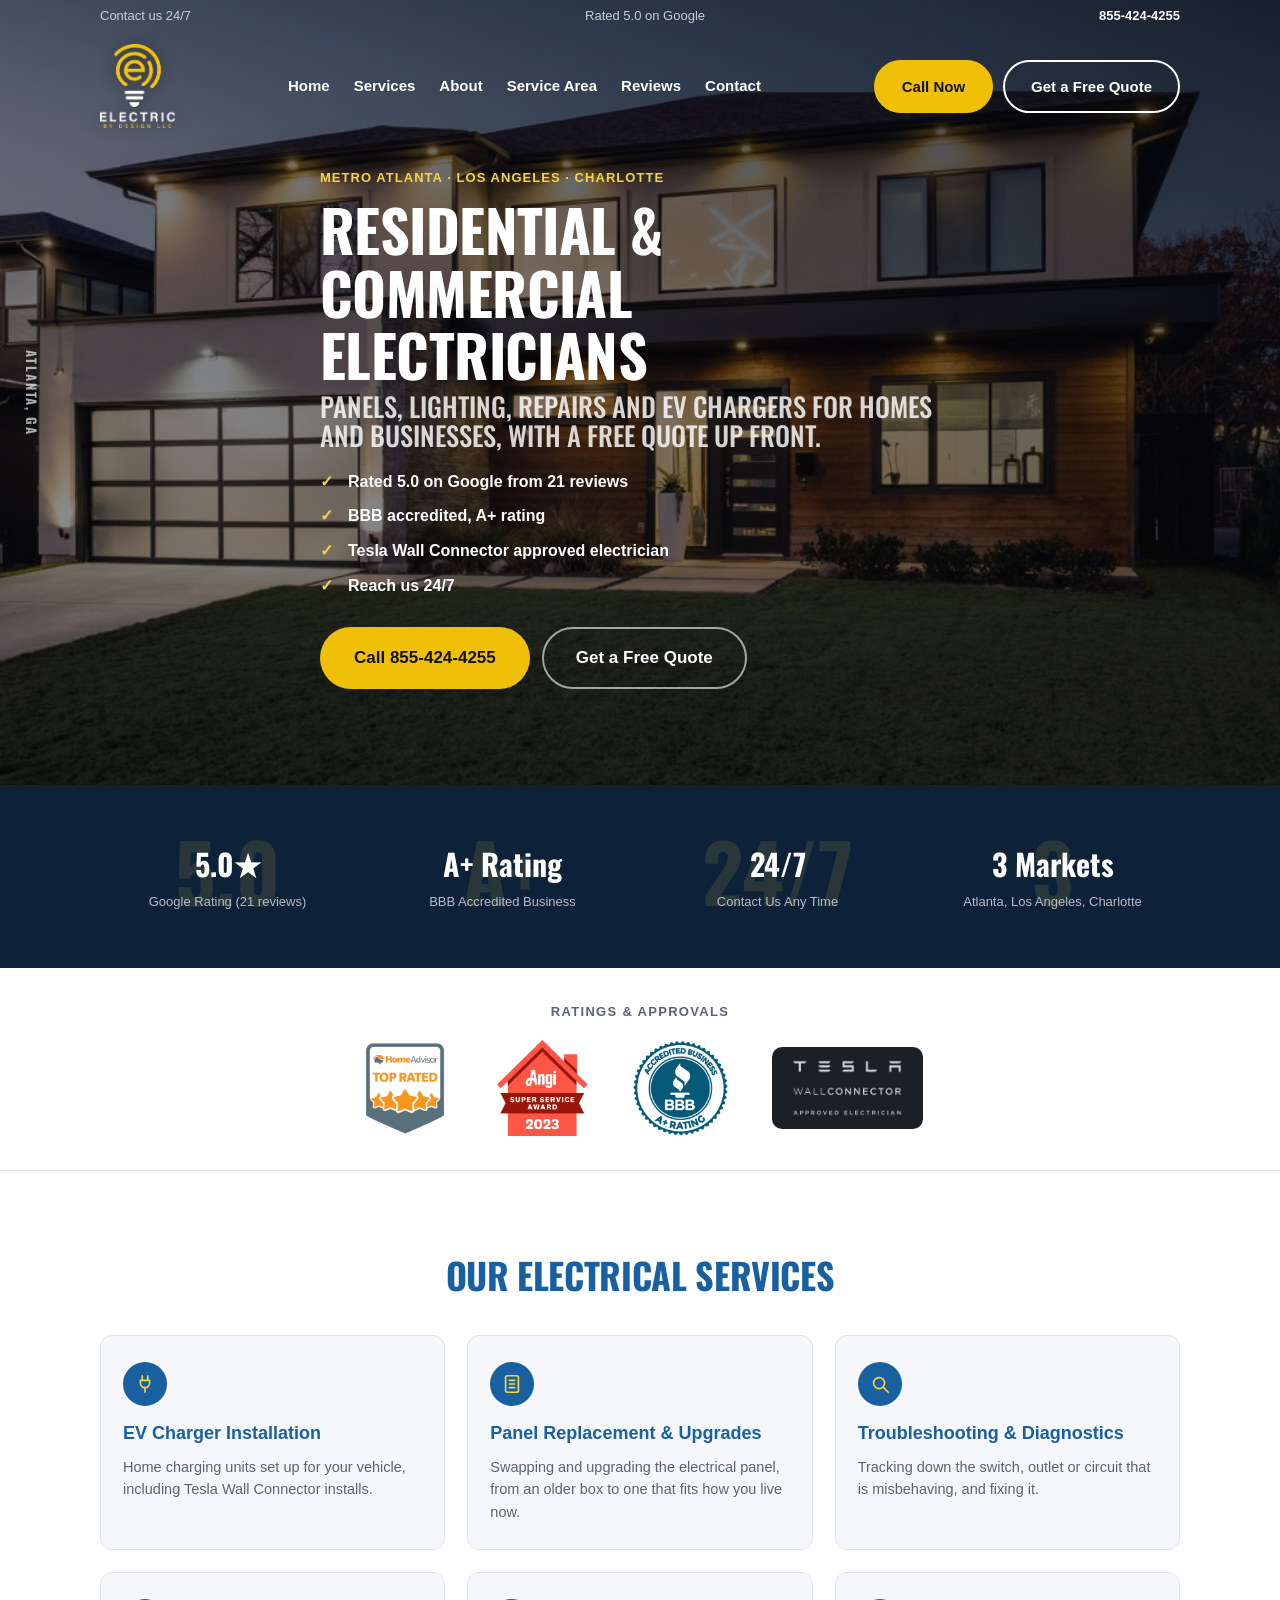
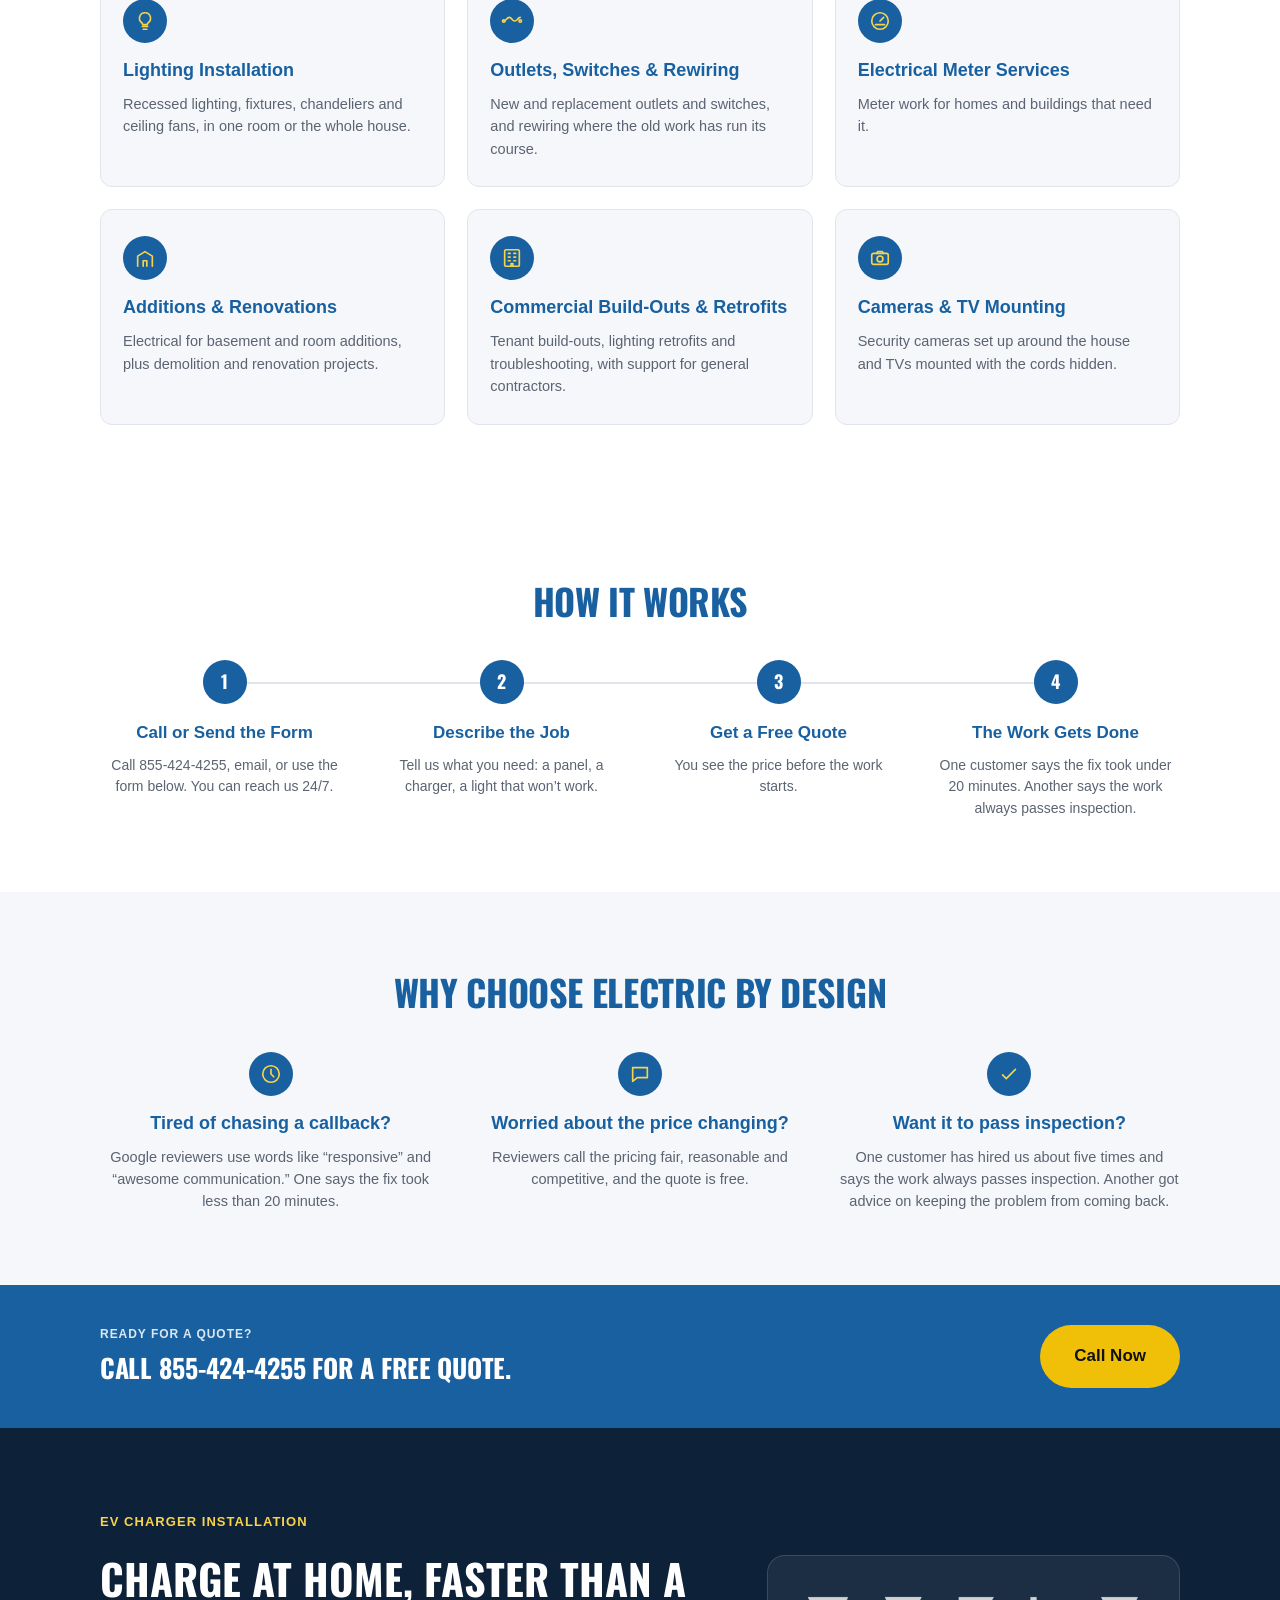
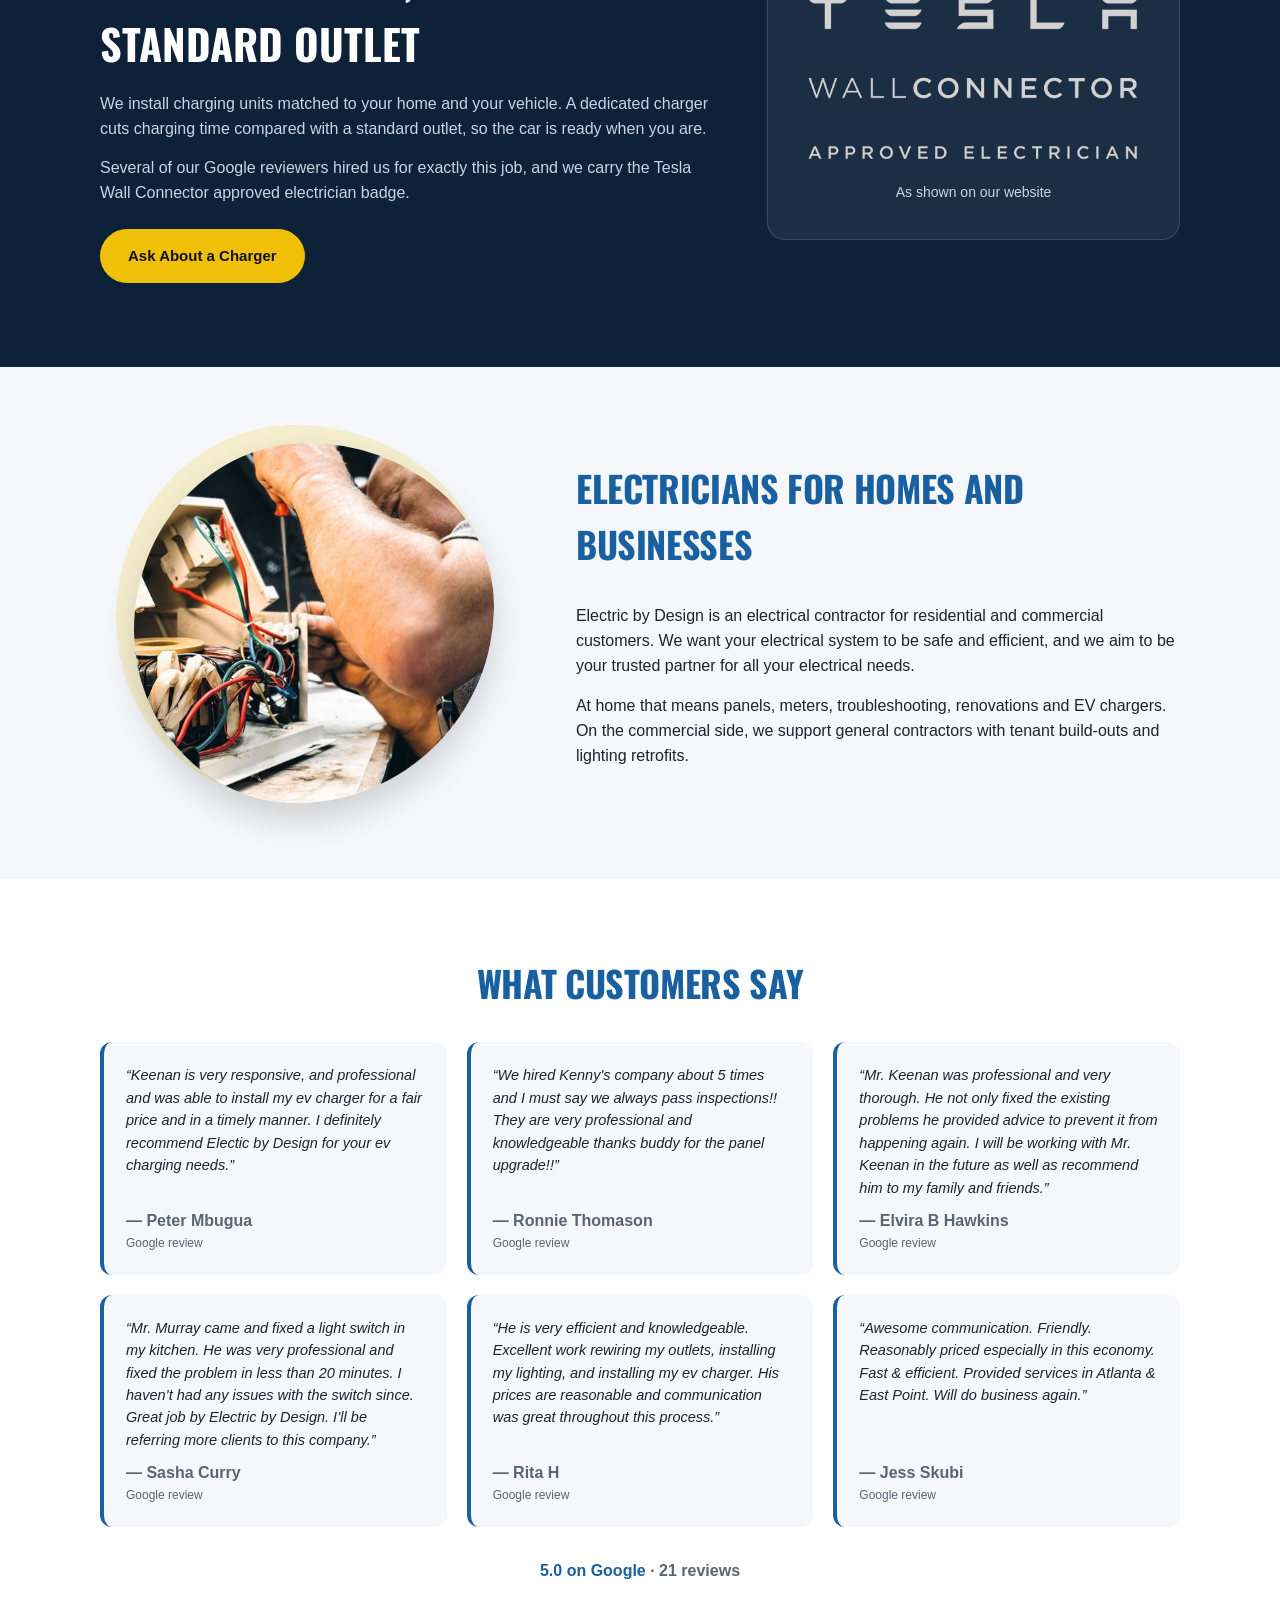
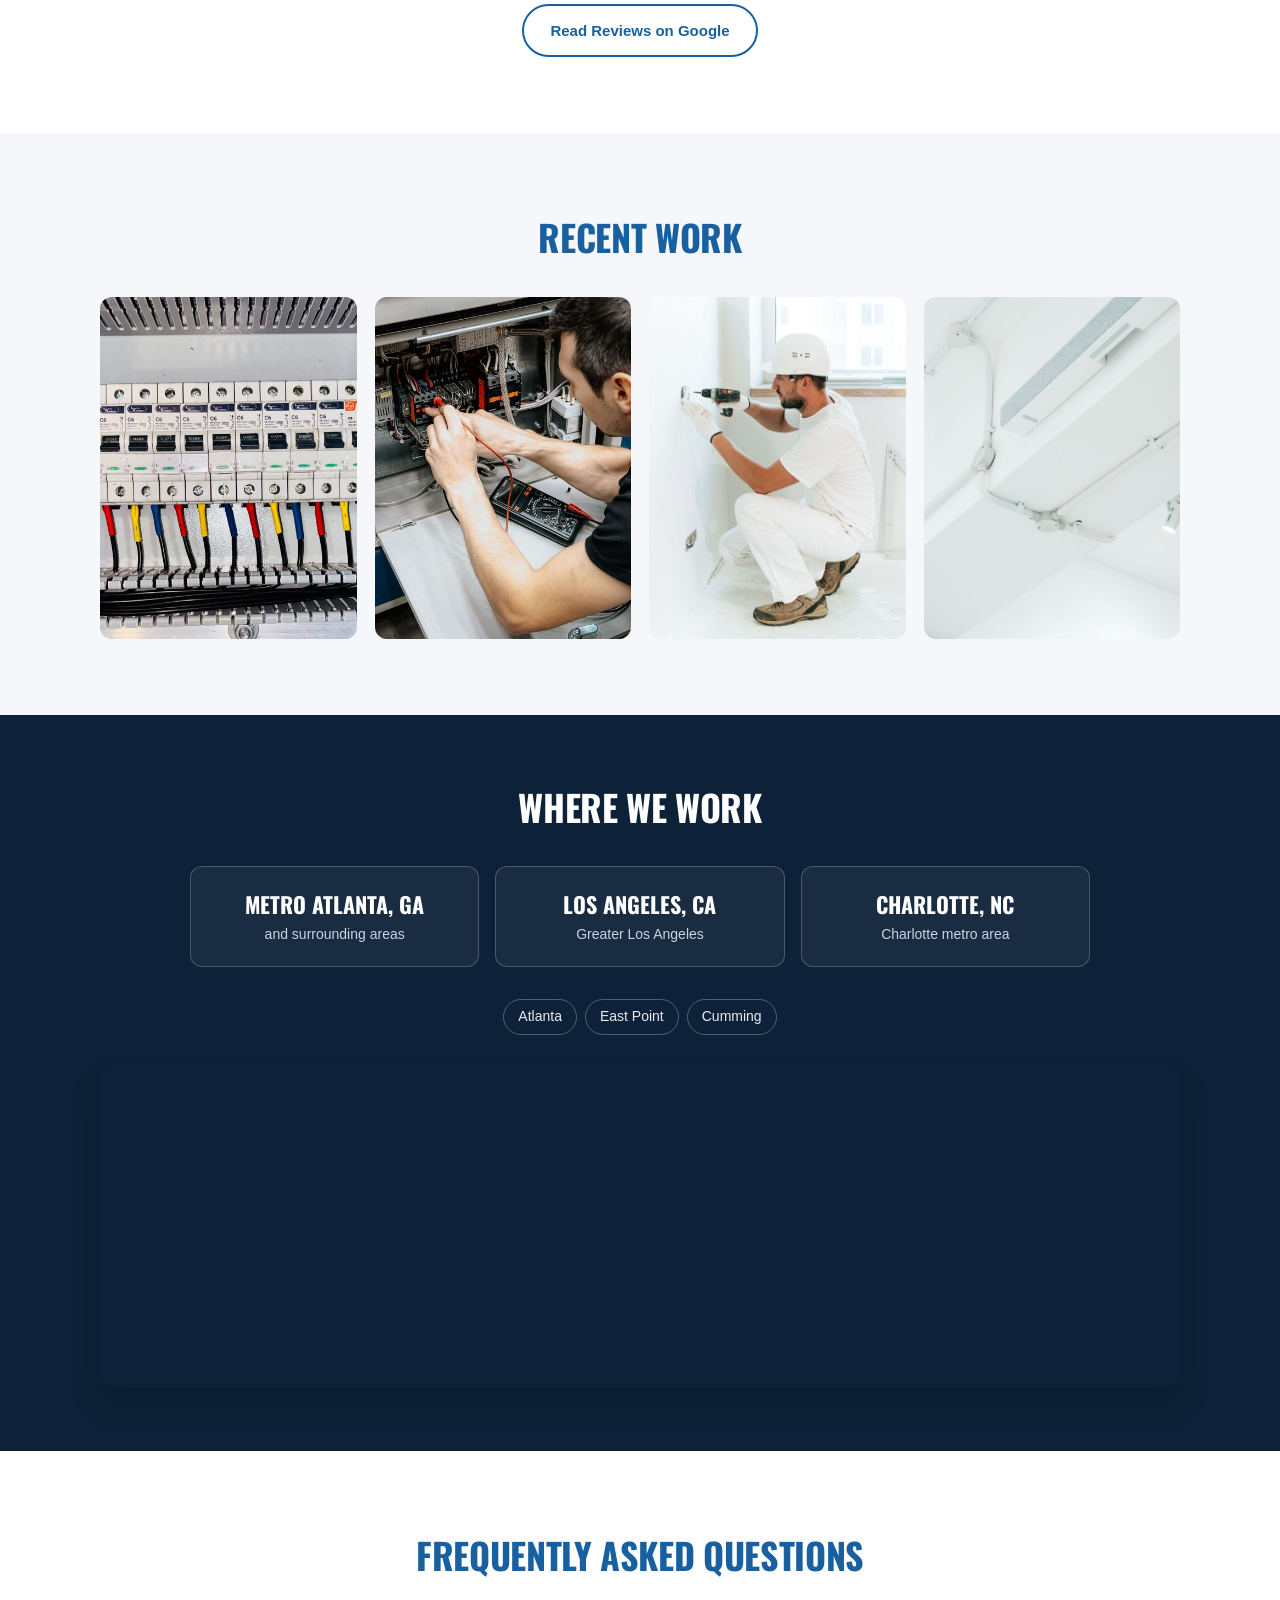
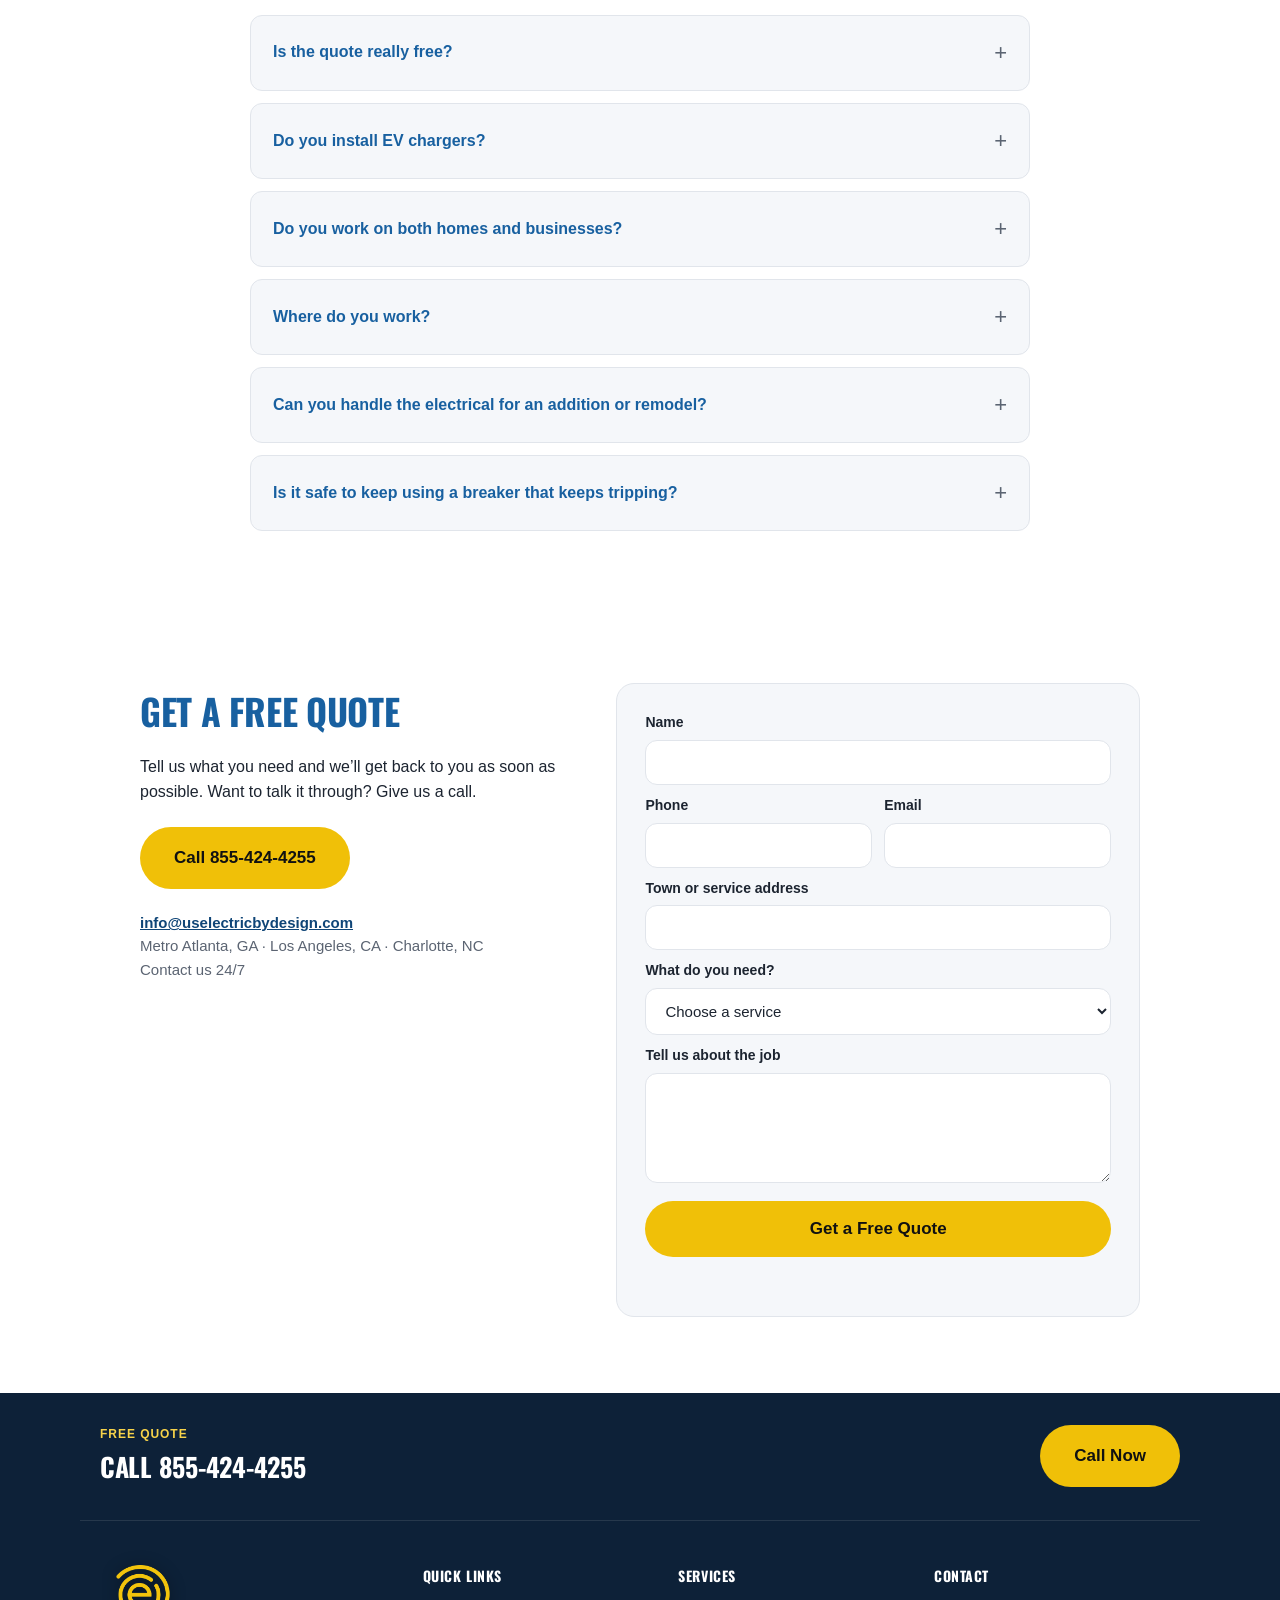
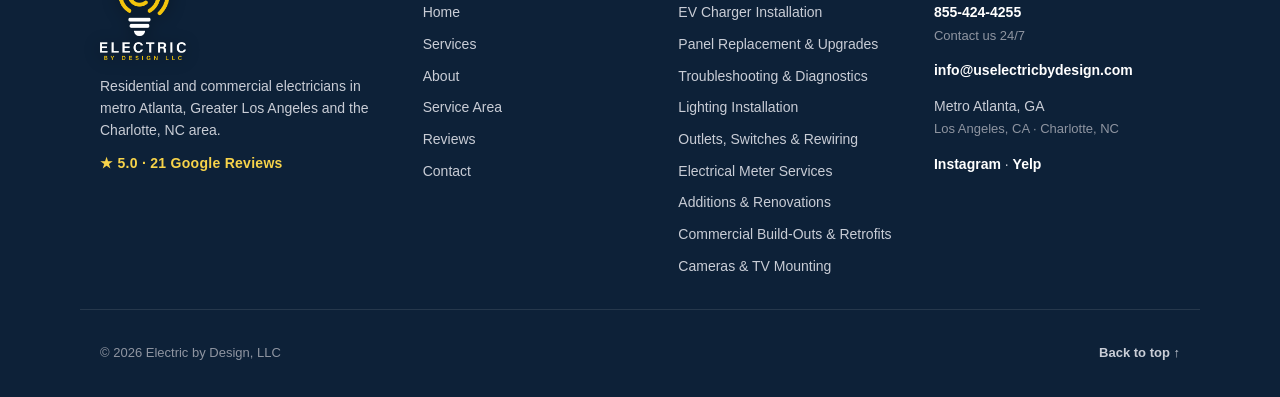
==== commit 5564769c: "Rewrite copy in first person (we/our) Co-Authored-By: Claude Sonnet 5 <noreply@anthropic.com>" ====
--- a/index.src.html
+++ b/index.src.html
@@ -117,7 +117,7 @@
           <li>Rated 5.0 on Google from 21 reviews</li>
           <li>BBB accredited, A+ rating</li>
           <li>Tesla Wall Connector approved electrician</li>
-          <li>Contact them 24/7</li>
+          <li>Reach us 24/7</li>
         </ul>
         <div class="hero-ctas">
           <a class="btn btn-primary btn-lg" href="tel:+18554244255">Call 855-424-4255</a>
@@ -142,7 +142,7 @@
       </div>
       <div class="stat reveal" data-ghost="24/7">
         <span class="stat-value">24/7</span>
-        <span class="stat-label">Contact Them Any Time</span>
+        <span class="stat-label">Contact Us Any Time</span>
       </div>
       <div class="stat reveal" data-ghost="3">
         <span class="stat-value">3 Markets</span>
@@ -229,12 +229,12 @@
         <div class="process-step reveal">
           <span class="process-num">1</span>
           <h3>Call or Send the Form</h3>
-          <p>Call 855-424-4255, email, or use the form below. Their site lists 24/7 contact.</p>
+          <p>Call 855-424-4255, email, or use the form below. You can reach us 24/7.</p>
         </div>
         <div class="process-step reveal">
           <span class="process-num">2</span>
           <h3>Describe the Job</h3>
-          <p>Tell them what you need: a panel, a charger, a light that won&rsquo;t work.</p>
+          <p>Tell us what you need: a panel, a charger, a light that won&rsquo;t work.</p>
         </div>
         <div class="process-step reveal">
           <span class="process-num">3</span>
@@ -244,7 +244,7 @@
         <div class="process-step reveal">
           <span class="process-num">4</span>
           <h3>The Work Gets Done</h3>
-          <p>One customer says the fix took under 20 minutes. Another says they always pass inspection.</p>
+          <p>One customer says the fix took under 20 minutes. Another says the work always passes inspection.</p>
         </div>
       </div>
     </div>
@@ -269,7 +269,7 @@
         <div class="why-us-item reveal">
           <span class="service-icon" aria-hidden="true"><svg viewBox="0 0 24 24" stroke-width="1.8"><path d="m5 13 4 4L19 7" stroke-linecap="round" stroke-linejoin="round"/></svg></span>
           <h3>Want it to pass inspection?</h3>
-          <p>One customer has hired them about five times and says they always pass inspection. Another got advice on keeping the problem from coming back.</p>
+          <p>One customer has hired us about five times and says the work always passes inspection. Another got advice on keeping the problem from coming back.</p>
         </div>
       </div>
     </div>
@@ -293,13 +293,13 @@
       <div class="reveal">
         <p class="eyebrow">EV Charger Installation</p>
         <h2>Charge at home, faster than a standard outlet</h2>
-        <p>They install charging units matched to your home and your vehicle. A dedicated charger cuts charging time compared with a standard outlet, so the car is ready when you are.</p>
-        <p>Several of their Google reviewers hired them for exactly this job, and their site shows a Tesla Wall Connector approved electrician badge.</p>
+        <p>We install charging units matched to your home and your vehicle. A dedicated charger cuts charging time compared with a standard outlet, so the car is ready when you are.</p>
+        <p>Several of our Google reviewers hired us for exactly this job, and we carry the Tesla Wall Connector approved electrician badge.</p>
         <a class="btn btn-primary" href="#contact">Ask About a Charger</a>
       </div>
       <div class="ev-badge reveal">
         <img src="assets/badge-tesla.png" alt="Tesla Wall Connector Approved Electrician" loading="lazy" width="340" height="176">
-        <span>As shown on their website</span>
+        <span>As shown on our website</span>
       </div>
     </div>
   </section>
@@ -315,8 +315,8 @@
       </div>
       <div class="about-copy reveal">
         <h2>Electricians for Homes and Businesses</h2>
-        <p>Electric by Design is an electrical contractor for residential and commercial customers. Their own site says they want your electrical system to be safe and efficient, and that they are a trusted partner for all your electrical needs.</p>
-        <p>At home that means panels, meters, troubleshooting, renovations and EV chargers. On the commercial side, they support general contractors with tenant build-outs and lighting retrofits.</p>
+        <p>Electric by Design is an electrical contractor for residential and commercial customers. We want your electrical system to be safe and efficient, and we aim to be your trusted partner for all your electrical needs.</p>
+        <p>At home that means panels, meters, troubleshooting, renovations and EV chargers. On the commercial side, we support general contractors with tenant build-outs and lighting retrofits.</p>
       </div>
     </div>
   </section>
@@ -402,7 +402,7 @@
        (Atlanta, East Point, Cumming). No street address is published, so none is shown. -->
   <section id="service-area" class="service-area">
     <div class="wrap">
-      <h2 class="reveal">Where They Work</h2>
+      <h2 class="reveal">Where We Work</h2>
       <ul class="market-grid reveal">
         <li><strong>Metro Atlanta, GA</strong><span>and surrounding areas</span></li>
         <li><strong>Los Angeles, CA</strong><span>Greater Los Angeles</span></li>
@@ -424,11 +424,11 @@
       <div class="faq-list">
         <details class="faq-item reveal">
           <summary>Is the quote really free?</summary>
-          <p>Their site says to get a free quote. Call 855-424-4255, email, or use the form below and tell them about the job.</p>
+          <p>Yes. Call 855-424-4255, email, or use the form below and tell us about the job.</p>
         </details>
         <details class="faq-item reveal">
           <summary>Do you install EV chargers?</summary>
-          <p>Yes. EV charger installation has its own page on their site, and they show a Tesla Wall Connector approved electrician badge. Several Google reviewers hired them for exactly that.</p>
+          <p>Yes. EV charger installation is one of our services, and we carry the Tesla Wall Connector approved electrician badge. Several Google reviewers hired us for exactly that.</p>
         </details>
         <details class="faq-item reveal">
           <summary>Do you work on both homes and businesses?</summary>
@@ -440,7 +440,7 @@
         </details>
         <details class="faq-item reveal">
           <summary>Can you handle the electrical for an addition or remodel?</summary>
-          <p>Yes. Basement and room additions, plus demolition and renovation electrical work, are both on their residential list.</p>
+          <p>Yes. Basement and room additions, plus demolition and renovation electrical work, are both on our residential list.</p>
         </details>
         <details class="faq-item reveal">
           <summary>Is it safe to keep using a breaker that keeps tripping?</summary>
